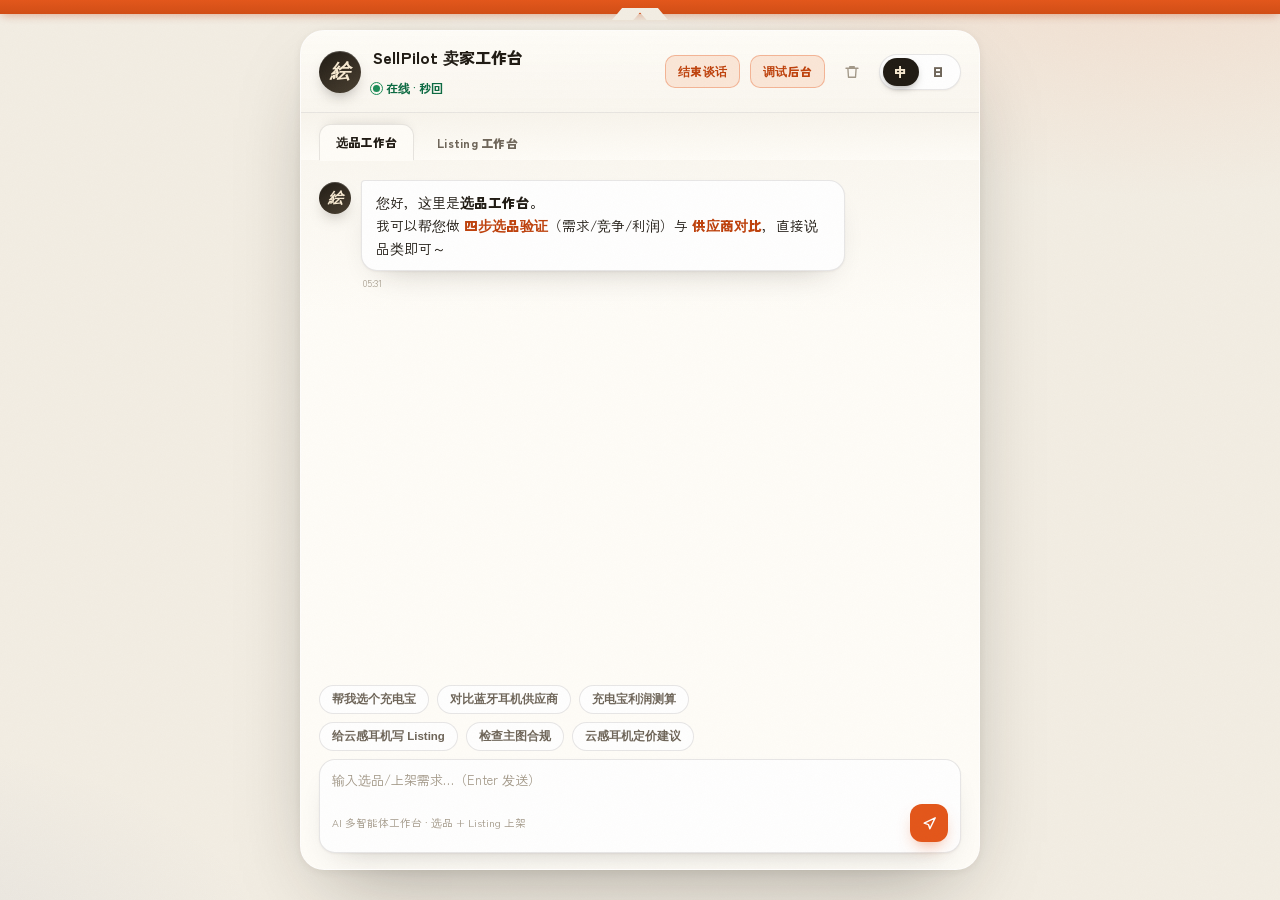
==== ui/index.html @ 9c148668 "refactor: 品牌重塑 ECCS → SellPilot（仓库更名 SellPilot_Agent） - README 定位纠正：主线 = 流程表第三部分（选品）+ 第四部分（Listing 创" ====
<!DOCTYPE html>
<html lang="zh-CN">
<head>
<meta charset="UTF-8">
<meta name="viewport" content="width=device-width, initial-scale=1.0">
<title>SellPilot 卖家工作台</title>
<link rel="preconnect" href="https://fonts.googleapis.com">
<link rel="preconnect" href="https://fonts.gstatic.com" crossorigin>
<link href="https://fonts.googleapis.com/css2?family=Zen+Kaku+Gothic+New:wght@400;500;700;900&family=Fraunces:ital,opsz,wght@0,9..144,600;0,9..144,700;1,9..144,600&display=swap" rel="stylesheet">
<link rel="stylesheet" href="style.css">
</head>
<body>

  <!-- 和纸纹理底 + 顶部暖帘装饰 -->
  <div class="paper-grain" aria-hidden="true"></div>
  <div class="noren" aria-hidden="true">
    <span class="noren-notch"></span>
  </div>

  <main class="chat" id="chat">

    <header class="chat-head">
      <div class="shop">
        <div class="avatar">絵</div>
        <div class="shop-meta">
          <h1 data-i18n="title">SellPilot 卖家工作台</h1>
          <p><span class="status"><i class="dot"></i><span data-i18n="status">在线 · 秒回</span></span></p>
        </div>
      </div>

      <div class="head-actions">
        <!-- 结束本次谈话：触发一级总结管线 -->
        <button class="txt-btn" id="endBtn" type="button" data-i18n="endTalk">结束谈话</button>
        <!-- 调试后台入口（开发者用，不打扰主工作台） -->
        <a class="txt-btn debug-link" href="/debug" target="_blank" title="智能体调试后台（工具调用 / token / 链路）">调试后台</a>
        <button class="icon-btn" id="clearBtn" title="清空对话" data-i18n-title="clearTip" aria-label="清空对话">
          <svg viewBox="0 0 24 24"><path d="M4 7h16M9 7V5h6v2M6.5 7l.8 12h9.4l.8-12"/></svg>
        </button>
        <!-- 语言一键切换 -->
        <div class="lang-switch" role="group" aria-label="语言切换 / 言語切替">
          <button id="langZH" class="lang-btn active" type="button" aria-pressed="true">中</button>
          <button id="langJA" class="lang-btn" type="button" aria-pressed="false">日</button>
        </div>
      </div>
    </header>

    <!-- 双工作台标签：选品 / Listing（各自独立聊天流与谈话会话） -->
    <nav class="tabs" id="tabs">
      <button class="tab active" data-bench="research" type="button" data-i18n="tabResearch">选品工作台</button>
      <button class="tab" data-bench="listing" type="button" data-i18n="tabListing">Listing 工作台</button>
    </nav>

    <div class="msgs active" id="msgs-research"></div>
    <div class="msgs" id="msgs-listing"></div>

    <footer class="composer">
      <!-- 每个工作台各自的快捷提问 -->
      <div class="quick-row" id="chips-research">
        <button class="quick" data-q-key="r1" type="button" data-i18n="r1">帮我选个充电宝</button>
        <button class="quick" data-q-key="r2" type="button" data-i18n="r2">对比蓝牙耳机供应商</button>
        <button class="quick" data-q-key="r3" type="button" data-i18n="r3">充电宝利润测算</button>
      </div>
      <div class="quick-row" id="chips-listing" hidden>
        <button class="quick" data-q-key="l1" type="button" data-i18n="l1">给云感耳机写 Listing</button>
        <button class="quick" data-q-key="l2" type="button" data-i18n="l2">检查主图合规</button>
        <button class="quick" data-q-key="l3" type="button" data-i18n="l3">云感耳机定价建议</button>
      </div>
      <div class="composer-box">
        <textarea id="input" rows="1" data-i18n-ph="placeholder" placeholder="输入选品/上架需求…（Enter 发送）"></textarea>
        <div class="composer-ctrl">
          <span class="hint" id="hint" data-i18n="hint">AI 多智能体工作台 · 选品 + Listing 上架</span>
          <button class="btn btn-send" id="sendBtn" type="button" aria-label="发送">
            <svg viewBox="0 0 24 24"><path d="M4.5 11.5 20 4l-7.5 15.5-2-6-6-2z"/></svg>
          </button>
        </div>
      </div>
    </footer>
  </main>

<script src="app.js"></script>
</body>
</html>
---- ui/style.css ----
/* =====================================================================
   SellPilot Agent · 单对话窗口
   和纸暖帘风格：暖纸底 / 深墨 / 柿子橙 / 中日双语
   ===================================================================== */
:root {
  --paper: #f3eee4;
  --card: #fffdf8;
  --ink: #211c15;
  --ink-2: #6f665a;
  --ink-3: #a39989;
  --line: rgba(33, 28, 21, .10);
  --accent: #e4571b;
  --accent-deep: #bf420d;
  --accent-soft: #fbe7d8;
  --ok: #1e8e5a;
  --indigo: #26418f;
  --shadow-1: 0 1px 2px rgba(33,28,21,.05), 0 14px 34px -20px rgba(33,28,21,.3);
  --font: "Zen Kaku Gothic New", "PingFang SC", "HarmonyOS Sans SC", "Microsoft YaHei", "Hiragino Kaku Gothic ProN", "Yu Gothic", sans-serif;
  --font-display: "Fraunces", "Songti SC", "STSong", serif;
  --mono: ui-monospace, "Cascadia Mono", Consolas, monospace;
}

* { box-sizing: border-box; margin: 0; padding: 0; }
html, body { height: 100%; }
body {
  font-family: var(--font);
  color: var(--ink);
  display: grid; place-items: center;
  background:
    radial-gradient(900px 480px at 90% -10%, rgba(228,87,27,.12), transparent 60%),
    radial-gradient(700px 420px at -8% 108%, rgba(38,65,143,.06), transparent 55%),
    var(--paper);
  overflow: hidden;
  -webkit-font-smoothing: antialiased;
}

/* ---- 和纸纹理（SVG 噪点，覆盖层）---- */
.paper-grain {
  position: fixed; inset: 0; pointer-events: none; z-index: 5; opacity: .5;
  background-image: url("data:image/svg+xml,%3Csvg xmlns='http://www.w3.org/2000/svg' width='140' height='140'%3E%3Cfilter id='n'%3E%3CfeTurbulence type='fractalNoise' baseFrequency='0.9' numOctaves='2'/%3E%3CfeColorMatrix values='0 0 0 0 0.13 0 0 0 0 0.11 0 0 0 0 0.08 0 0 0 0.05 0'/%3E%3C/filter%3E%3Crect width='140' height='140' filter='url(%23n)'/%3E%3C/svg%3E");
}

/* ---- 顶部暖帘装饰（柿子橙布帘 + 切口）---- */
.noren {
  position: fixed; top: 0; left: 0; right: 0; height: 14px; z-index: 4;
  background: linear-gradient(180deg, var(--accent), #d24e15);
  box-shadow: 0 3px 10px -2px rgba(191,66,13,.4);
  animation: norenDrop .7s cubic-bezier(.2,.9,.25,1.05);
}
.noren-notch {
  position: absolute; bottom: -6px; left: 50%; transform: translateX(-50%);
  width: 56px; height: 12px; background: var(--paper);
  clip-path: polygon(0 100%, 18% 0, 82% 0, 100% 100%, 62% 100%, 50% 38%, 38% 100%);
}
@keyframes norenDrop { from { transform: translateY(-100%); } }

/* ---- 对话窗 ---- */
.chat {
  display: flex; flex-direction: column;
  width: min(680px, calc(100vw - 32px));
  height: min(840px, calc(100vh - 32px));
  background: var(--card);
  border-radius: 24px;
  border: 1px solid rgba(255,255,255,.7);
  box-shadow: 0 30px 80px -30px rgba(33,28,21,.4), 0 2px 8px rgba(33,28,21,.06);
  overflow: hidden;
  animation: in .5s cubic-bezier(.2,.8,.2,1);
}
@keyframes in { from { opacity: 0; transform: translateY(14px) scale(.985); } }

.chat-head {
  display: flex; align-items: center; justify-content: space-between;
  padding: 14px 18px;
  background: linear-gradient(180deg, var(--card), rgba(243,238,228,.4));
  border-bottom: 1px solid var(--line);
}
.shop { display: flex; align-items: center; gap: 12px; }
.avatar {
  display: grid; place-items: center;
  width: 42px; height: 42px; border-radius: 50%;
  background: linear-gradient(145deg, var(--ink), #4a4032);
  color: #f8ead2;
  font-family: var(--font-display); font-style: italic; font-weight: 700; font-size: 20px;
  box-shadow: inset 0 1px 0 rgba(255,255,255,.18), 0 8px 16px -8px rgba(33,28,21,.5);
}
.shop-meta h1 { font-size: 16px; font-weight: 800; letter-spacing: .01em; }
.shop-meta p { margin-top: 3px; }
.status { display: inline-flex; align-items: center; gap: 6px; font-size: 12px; color: #0d6b43; font-weight: 700; }
.dot { width: 7px; height: 7px; border-radius: 50%; background: var(--ok); position: relative; }
.dot::after { content: ""; position: absolute; inset: -3px; border-radius: 50%; border: 1px solid var(--ok); animation: pulse 1.8s ease-out infinite; }
@keyframes pulse { 0% { transform: scale(.4); opacity: .9; } 100% { transform: scale(1.5); opacity: 0; } }

.icon-btn {
  display: grid; place-items: center;
  width: 34px; height: 34px; border-radius: 10px;
  border: 0; background: transparent; color: var(--ink-3); cursor: pointer; transition: .2s;
}
.icon-btn:hover { background: rgba(33,28,21,.06); color: var(--ink); }
.icon-btn svg { width: 18px; height: 18px; fill: none; stroke: currentColor; stroke-width: 1.8; stroke-linecap: round; stroke-linejoin: round; }

/* ---- 头部右侧：清空 + 语言切换 ---- */
.head-actions { display: flex; align-items: center; gap: 10px; }
.lang-switch {
  display: flex; padding: 3px; gap: 2px;
  background: #fff; border: 1px solid var(--line); border-radius: 999px;
  box-shadow: var(--shadow-1);
}
.lang-btn {
  width: 36px; height: 28px; border: 0; border-radius: 999px;
  background: transparent; color: var(--ink-2); cursor: pointer;
  font-family: var(--font); font-size: 12.5px; font-weight: 800; letter-spacing: .02em;
  transition: .18s;
}
.lang-btn:hover { color: var(--accent); }
.lang-btn.active {
  background: var(--ink); color: #f8ead2;
  box-shadow: 0 4px 10px -4px rgba(33,28,21,.55);
}
.lang-btn.active:hover { color: #fff; }

/* ---- 消息区 ---- */
.msgs {
  flex: 1; overflow-y: auto;
  padding: 20px 18px 8px;
  display: flex; flex-direction: column; gap: 16px;
  background: linear-gradient(180deg, rgba(243,238,228,.35), transparent 30%);
  scroll-behavior: smooth;
}
.msgs::-webkit-scrollbar { width: 5px; }
.msgs::-webkit-scrollbar-thumb { background: rgba(33,28,21,.14); border-radius: 99px; }

.msg { display: flex; gap: 10px; max-width: 82%; animation: msgIn .3s cubic-bezier(.2,.8,.2,1); }
@keyframes msgIn { from { opacity: 0; transform: translateY(8px); } }
.msg .avatar { width: 32px; height: 32px; font-size: 15px; flex: none; margin-top: 2px; }
.msg .bubble { padding: 10px 14px; font-size: 13.5px; line-height: 1.7; white-space: pre-wrap; word-break: break-word; }
.msg .time { font-size: 10px; color: var(--ink-3); margin-top: 4px; padding-left: 2px; }

/* AI（左） / 顾客（右） */
.msg.ai { align-self: flex-start; }
.msg.ai .bubble { background: #fff; border: 1px solid var(--line); border-radius: 4px 16px 16px 16px; box-shadow: var(--shadow-1); }
.msg.user { align-self: flex-end; flex-direction: row-reverse; gap: 4px; }
.msg.user .avatar { display: none; }
.msg.user .bubble { background: linear-gradient(145deg, var(--accent), #ee6a2f); color: #fff; border-radius: 16px 4px 16px 16px; box-shadow: 0 10px 22px -12px rgba(228,87,27,.5); }
.msg.user .time { text-align: right; }

.bubble b { font-weight: 800; }
.bubble .em { color: var(--accent-deep); }
.msg.ai .bubble .em { color: var(--accent-deep); font-weight: 800; }

/* 消息内卡片（订单物流 / 商品推荐） */
.card { margin-top: 10px; background: #faf6ec; border: 1px solid var(--line); border-radius: 14px; padding: 12px; }
.card-title { display: flex; align-items: center; gap: 7px; font-size: 12px; font-weight: 800; color: var(--ink-2); }
.card-title svg { width: 14px; height: 14px; fill: none; stroke: var(--accent); stroke-width: 2; stroke-linecap: round; }
.order-row { display: flex; gap: 10px; margin-top: 10px; align-items: center; }
.order-row img { width: 50px; height: 50px; border-radius: 10px; object-fit: cover; flex: none; }
.order-row b { display: block; font-size: 12.5px; line-height: 1.4; }
.order-row .sub { font-size: 11px; color: var(--ink-2); margin-top: 2px; }
.track { display: flex; margin: 14px 2px 6px; position: relative; }
.track::before { content: ""; position: absolute; left: 6px; right: 6px; top: 5px; height: 2px; background: var(--line); }
.track .tp { flex: 1; text-align: center; font-size: 10px; color: var(--ink-3); font-weight: 700; position: relative; }
.track .tp::before { content: ""; display: block; width: 8px; height: 8px; margin: 0 auto 6px; border-radius: 50%; background: #e4ddcd; position: relative; z-index: 1; }
.track .tp.done { color: var(--ok); }
.track .tp.done::before { background: var(--ok); box-shadow: 0 0 0 3px #e1f2e8; }
.track .tp.cur { color: var(--accent); }
.track .tp.cur::before { background: var(--accent); box-shadow: 0 0 0 3px var(--accent-soft); animation: pulse 1.6s infinite; }

.link-row { display: flex; gap: 8px; margin-top: 10px; }
.prod-card { flex: 1; min-width: 0; background: #fff; border: 1px solid var(--line); border-radius: 12px; padding: 7px; cursor: pointer; transition: .2s; }
.prod-card:hover { transform: translateY(-2px); box-shadow: 0 10px 20px -14px rgba(33,28,21,.35); }
.prod-card img { width: 100%; aspect-ratio: 1; object-fit: cover; border-radius: 8px; }
.prod-card b { display: block; font-size: 11px; line-height: 1.4; margin-top: 6px;
  display: -webkit-box; -webkit-line-clamp: 2; -webkit-box-orient: vertical; overflow: hidden; }
.prod-card .price { font-family: var(--font-display); font-weight: 700; color: var(--accent); font-size: 14px; margin-top: 3px; }
.prod-card .price small { font-family: var(--font); font-size: 10px; }

/* 输入中动画 */
.typing .bubble { display: inline-flex; gap: 4px; padding: 16px; }
.typing i { width: 6px; height: 6px; border-radius: 50%; background: var(--ink-3); animation: blink 1.2s infinite; }
.typing i:nth-child(2) { animation-delay: .18s; }
.typing i:nth-child(3) { animation-delay: .36s; }
@keyframes blink { 0%, 60%, 100% { transform: translateY(0); opacity: .35; } 30% { transform: translateY(-4px); opacity: .95; } }

/* ---- 输入区 ---- */
.composer { padding: 10px 18px 16px; display: flex; flex-direction: column; gap: 8px; background: var(--card); }
.quick-row { display: flex; gap: 8px; flex-wrap: wrap; }
.quick {
  font-size: 11.5px; font-weight: 600; color: var(--ink-2);
  background: #fff; border: 1px solid var(--line); padding: 6px 12px; border-radius: 999px; cursor: pointer; transition: .18s;
}
.quick:hover { color: var(--accent); border-color: rgba(228,87,27,.45); background: var(--accent-soft); transform: translateY(-1px); }
.composer-box {
  background: #fff; border: 1px solid var(--line); border-radius: 16px;
  padding: 10px 12px; box-shadow: var(--shadow-1); transition: .2s;
}
.composer-box:focus-within { border-color: rgba(228,87,27,.5); box-shadow: 0 0 0 3px rgba(228,87,27,.1), var(--shadow-1); }
.composer-box textarea { width: 100%; border: 0; outline: 0; resize: none; background: none;
  font: inherit; font-size: 13px; line-height: 1.6; max-height: 120px; }
.composer-box textarea::placeholder { color: var(--ink-3); }
.composer-ctrl { display: flex; align-items: center; justify-content: space-between; margin-top: 8px; }
.hint { font-size: 10.5px; color: var(--ink-3); }
.btn { border: 0; cursor: pointer; }
.btn-send {
  width: 38px; height: 38px; border-radius: 12px; display: grid; place-items: center;
  background: var(--accent); box-shadow: 0 8px 18px -8px rgba(228,87,27,.7); transition: .2s;
}
.btn-send:hover { background: var(--accent-deep); transform: scale(1.04); }
.btn-send:active { transform: scale(.96); }
.btn-send svg { width: 17px; height: 17px; fill: none; stroke: #fff; stroke-width: 2; stroke-linecap: round; stroke-linejoin: round; }

@media (prefers-reduced-motion: reduce) { *, *::before, *::after { animation: none !important; transition: none !important; } }

/* =====================================================================
   双工作台扩展：标签栏 / 结束谈话按钮 / 独立消息区 / 业务结果卡片
   ===================================================================== */
.txt-btn {
  font: inherit; font-size: 11.5px; font-weight: 800; letter-spacing: .02em;
  color: var(--accent-deep); background: var(--accent-soft);
  border: 1px solid rgba(228,87,27,.35); padding: 7px 12px; border-radius: 10px;
  cursor: pointer; transition: .18s;
}
.txt-btn:hover { background: #f7d9c0; border-color: rgba(228,87,27,.55); transform: translateY(-1px); }
.txt-btn:active { transform: translateY(0); }

/* 调试后台入口（顶栏链接，同 txt-btn 观感但更低调） */
.debug-link { text-decoration: none; display: inline-flex; align-items: center; }

/* ---- 工作台标签 ---- */
.tabs {
  display: flex; gap: 6px; padding: 10px 18px 0;
  background: linear-gradient(180deg, rgba(243,238,228,.55), transparent);
}
.tabs .tab {
  font: inherit; font-size: 12px; font-weight: 800; letter-spacing: .02em;
  padding: 8px 16px; cursor: pointer; color: var(--ink-2);
  background: transparent; border: 1px solid transparent; border-radius: 12px 12px 0 0;
  transition: .18s; position: relative; top: 1px;
}
.tabs .tab:hover { color: var(--accent); }
.tabs .tab.active {
  color: var(--ink); background: var(--card);
  border-color: var(--line); border-bottom-color: var(--card);
  box-shadow: 0 -6px 14px -10px rgba(33,28,21,.25);
}

/* ---- 消息区双面板：仅激活工作台可见 ---- */
.msgs { display: none; }
.msgs.active { display: flex; }

/* ---- 业务结果卡片：检查清单 / 选品结论 ---- */
.card-title.ck-title { flex-wrap: wrap; }
.score-tag {
  font-family: var(--mono); font-size: 10.5px; font-weight: 700;
  background: #efe7d6; color: var(--ink-2); padding: 2px 8px; border-radius: 999px; margin-left: 4px;
}
.verdict { font-size: 11px; font-weight: 800; padding: 2px 8px; border-radius: 999px; margin-left: 4px; }
.verdict.go { color: #0d6b43; background: #e1f2e8; }
.verdict.warn { color: var(--accent-deep); background: var(--accent-soft); }
.check-list { margin-top: 10px; display: flex; flex-direction: column; gap: 6px; }
.check-row {
  display: flex; align-items: center; gap: 8px;
  background: #fff; border: 1px solid var(--line); border-radius: 10px; padding: 7px 10px;
}
.ck { display: grid; place-items: center; width: 18px; height: 18px; border-radius: 50%; font-size: 11px; font-weight: 900; flex: none; }
.ck.ok { color: #fff; background: var(--ok); }
.ck.bad { color: #fff; background: var(--accent); }
.ck-name { font-size: 12px; font-weight: 800; flex: none; }
.ck-detail { font-size: 11px; color: var(--ink-2); margin-left: auto; }

/* ---- 供应商对比表 ---- */
.sup-table { width: 100%; border-collapse: collapse; margin-top: 10px; font-size: 11.5px; }
.sup-table th { text-align: left; color: var(--ink-3); font-weight: 800; font-size: 10.5px; padding: 4px 8px 6px; border-bottom: 1px solid var(--line); }
.sup-table td { padding: 7px 8px; border-bottom: 1px dashed var(--line); font-weight: 600; }
.sup-table tr:last-child td { border-bottom: 0; }
.sup-table td small { display: block; color: var(--ink-3); font-size: 10px; font-weight: 500; }
.sup-table tr.best td { background: #fdf4e9; }
.sup-table tr.best td:first-child { color: var(--accent-deep); font-weight: 800; }
.recommend-line { margin-top: 10px; font-size: 11.5px; color: var(--ink-2); }
.recommend-line b { color: var(--accent-deep); }

/* ---- Listing 草稿卡 ---- */
.draft-title { margin-top: 10px; font-size: 12px; line-height: 1.6; background: #fff; border: 1px solid var(--line); border-radius: 10px; padding: 9px 11px; font-weight: 700; }
.sub-head { margin-top: 10px; font-size: 10.5px; font-weight: 800; color: var(--indigo); letter-spacing: .04em; }
ol.bullets { margin-top: 6px; padding-left: 0; list-style: none; display: flex; flex-direction: column; gap: 6px; }
ol.bullets li {
  counter-increment: bullet; background: #fff; border: 1px solid var(--line);
  border-radius: 10px; padding: 7px 10px 7px 34px; position: relative; font-size: 11.5px; line-height: 1.6;
}
ol.bullets { counter-reset: bullet; }
ol.bullets li::before {
  content: counter(bullet); position: absolute; left: 10px; top: 7px;
  width: 17px; height: 17px; border-radius: 50%; background: var(--ink); color: #f8ead2;
  display: grid; place-items: center; font-size: 10px; font-weight: 800; font-family: var(--font-display);
}
.terms { margin-top: 6px; font-size: 11px; color: var(--ink-2); line-height: 1.7; word-break: break-word; }
.tips { margin-top: 10px; display: flex; flex-wrap: wrap; gap: 5px; }
.tips span { font-size: 10px; color: #9a6b16; background: #fbf0dc; border: 1px solid rgba(154,107,22,.25); padding: 3px 8px; border-radius: 999px; }

/* ---- 定价 / 履约卡 ---- */
.price-line { display: flex; align-items: baseline; gap: 8px; margin-top: 10px; }
.price-big { font-family: var(--font-display); font-size: 26px; font-weight: 700; color: var(--accent); }
.price-sub { font-size: 11px; color: var(--ink-3); font-weight: 700; }
.price-meta { margin-top: 6px; font-size: 11.5px; color: var(--ink-2); }
.price-meta b { color: var(--accent-deep); }
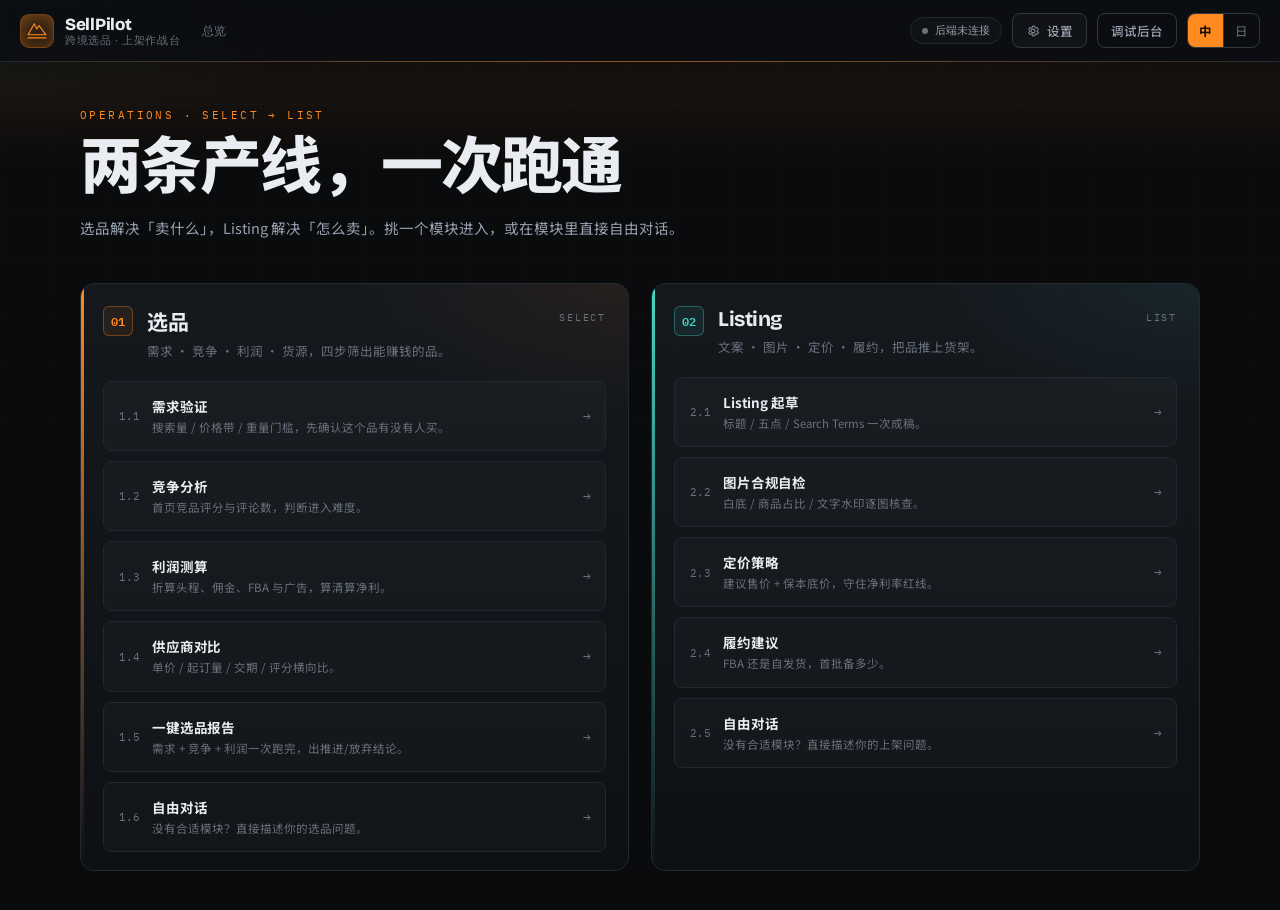
==== commit ed57e4ce: "feat: 智能体项目配置与Git安全 Co-authored-by: traeagent <traeagent@users.noreply.github.com>" ====
--- a/ui/index.html
+++ b/ui/index.html
@@ -3,80 +3,166 @@
 <head>
 <meta charset="UTF-8">
 <meta name="viewport" content="width=device-width, initial-scale=1.0">
-<title>SellPilot 卖家工作台</title>
+<title>SellPilot · 跨境选品与上架作战台</title>
 <link rel="preconnect" href="https://fonts.googleapis.com">
 <link rel="preconnect" href="https://fonts.gstatic.com" crossorigin>
-<link href="https://fonts.googleapis.com/css2?family=Zen+Kaku+Gothic+New:wght@400;500;700;900&family=Fraunces:ital,opsz,wght@0,9..144,600;0,9..144,700;1,9..144,600&display=swap" rel="stylesheet">
+<link href="https://fonts.googleapis.com/css2?family=Bricolage+Grotesque:opsz,wght@12..96,500;12..96,700;12..96,800&family=IBM+Plex+Mono:wght@400;500;600&family=Noto+Sans+SC:wght@400;500;700;900&display=swap" rel="stylesheet">
 <link rel="stylesheet" href="style.css">
 </head>
 <body>
 
-  <!-- 和纸纹理底 + 顶部暖帘装饰 -->
-  <div class="paper-grain" aria-hidden="true"></div>
-  <div class="noren" aria-hidden="true">
-    <span class="noren-notch"></span>
+<!-- 大气层：光晕 + 扫描线 + 工程网格，纯装饰 -->
+<div class="atmos" aria-hidden="true">
+  <span class="atmos-glow"></span>
+  <span class="atmos-grid"></span>
+  <span class="atmos-scan"></span>
+</div>
+
+<header class="topbar">
+  <button class="brand" id="brandBtn" type="button">
+    <span class="brand-mark" aria-hidden="true">
+      <svg viewBox="0 0 32 32"><path d="M3 21.5 12 5.5l3.8 7.6L19 8l10 13.5z"/><path d="M3 26h26"/></svg>
+    </span>
+    <span class="brand-text">
+      <b>SellPilot</b>
+      <i data-i18n="brandSub">跨境选品 · 上架作战台</i>
+    </span>
+  </button>
+
+  <nav class="crumb" id="crumb" aria-label="breadcrumb"></nav>
+
+  <div class="topbar-actions">
+    <span class="status-pill" id="statusPill" title="">
+      <i class="dot"></i><span id="statusText">…</span>
+    </span>
+    <button class="tool-btn" id="settingsBtn" type="button">
+      <svg viewBox="0 0 24 24"><path d="M12 15.5a3.5 3.5 0 1 0 0-7 3.5 3.5 0 0 0 0 7z"/><path d="M19.4 13a7.7 7.7 0 0 0 0-2l2-1.5-2-3.4-2.3 1a7.6 7.6 0 0 0-1.7-1L15 3.6h-4l-.4 2.5c-.6.2-1.2.6-1.7 1l-2.3-1-2 3.4L6.6 11a7.7 7.7 0 0 0 0 2l-2 1.5 2 3.4 2.3-1c.5.4 1.1.8 1.7 1l.4 2.5h4l.4-2.5c.6-.2 1.2-.6 1.7-1l2.3 1 2-3.4z"/></svg>
+      <span data-i18n="settings">设置</span>
+    </button>
+    <a class="tool-btn is-ghost" href="/debug" target="_blank" data-i18n="debug">调试后台</a>
+    <div class="lang-switch" role="group" aria-label="语言 / 言語">
+      <button id="langZH" class="lang-btn" type="button" aria-pressed="true">中</button>
+      <button id="langJA" class="lang-btn" type="button" aria-pressed="false">日</button>
+    </div>
   </div>
+</header>
 
-  <main class="chat" id="chat">
+<main id="app">
 
-    <header class="chat-head">
-      <div class="shop">
-        <div class="avatar">絵</div>
-        <div class="shop-meta">
-          <h1 data-i18n="title">SellPilot 卖家工作台</h1>
-          <p><span class="status"><i class="dot"></i><span data-i18n="status">在线 · 秒回</span></span></p>
+  <!-- ========== 总览：两条产线 ========== -->
+  <section class="view is-active" id="view-home">
+    <div class="hero">
+      <p class="hero-kicker" data-i18n="heroKicker">OPERATIONS · SELECT → LIST</p>
+      <h1 class="hero-title" data-i18n="heroTitle">两条产线，一次跑通</h1>
+      <p class="hero-lead" data-i18n="heroLead">选品解决「卖什么」，Listing 解决「怎么卖」。挑一个模块进入，或在模块里直接自由对话。</p>
+    </div>
+
+    <div class="boards">
+      <article class="board" data-board="research">
+        <header class="board-head">
+          <span class="board-no">01</span>
+          <div class="board-meta">
+            <h2 data-i18n="boardResearch">选品</h2>
+            <p data-i18n="boardResearchDesc">需求 · 竞争 · 利润 · 货源，四步筛出能赚钱的品。</p>
+          </div>
+          <span class="board-tag">SELECT</span>
+        </header>
+        <div class="mod-grid"></div>
+      </article>
+
+      <article class="board" data-board="listing">
+        <header class="board-head">
+          <span class="board-no">02</span>
+          <div class="board-meta">
+            <h2 data-i18n="boardListing">Listing</h2>
+            <p data-i18n="boardListingDesc">文案 · 图片 · 定价 · 履约，把品推上货架。</p>
+          </div>
+          <span class="board-tag">LIST</span>
+        </header>
+        <div class="mod-grid"></div>
+      </article>
+    </div>
+  </section>
+
+  <!-- ========== 模块控制台：左表单 + 右对话流 ========== -->
+  <section class="view" id="view-module">
+    <div class="console">
+      <aside class="console-form">
+        <div class="form-top">
+          <button class="back-btn" id="backBtn" type="button">
+            <svg viewBox="0 0 24 24"><path d="M15 5 8 12l7 7"/></svg><span data-i18n="back">返回总览</span>
+          </button>
+          <span class="mod-badge" id="modBadge">1.1</span>
         </div>
+        <h2 class="form-title" id="modTitle">—</h2>
+        <p class="form-desc" id="modDesc">—</p>
+        <form id="modForm" autocomplete="off"></form>
+      </aside>
+
+      <section class="console-stream">
+        <header class="stream-head">
+          <span class="stream-label" id="streamLabel">—</span>
+          <div class="stream-tools">
+            <button class="mini-btn" id="endBtn" type="button" data-i18n="endTalk">结束谈话</button>
+            <button class="mini-btn" id="clearBtn" type="button" data-i18n="clear">清空</button>
+          </div>
+        </header>
+
+        <div class="msgs is-active" id="msgs-research"></div>
+        <div class="msgs" id="msgs-listing"></div>
+
+        <div class="composer">
+          <textarea id="input" rows="1" data-i18n-ph="placeholder" placeholder="直接说需求…（Enter 发送 / Shift+Enter 换行）"></textarea>
+          <button class="btn-send" id="sendBtn" type="button" aria-label="发送">
+            <svg viewBox="0 0 24 24"><path d="M4 11.6 20.5 4 13 20.5l-2.1-6.4z"/></svg>
+          </button>
+        </div>
+        <p class="hint" id="hint" data-i18n="hint">AI 多智能体 · 选品 + 上架</p>
+      </section>
+    </div>
+  </section>
+</main>
+
+<!-- ========== 设置弹窗 ========== -->
+<div class="modal" id="settingsModal" aria-hidden="true">
+  <div class="modal-backdrop" data-close></div>
+  <div class="modal-panel" role="dialog" aria-modal="true" aria-labelledby="setTitle">
+    <header class="modal-head">
+      <div>
+        <p class="modal-kicker">CONFIG / RUNTIME</p>
+        <h2 id="setTitle" data-i18n="settingsTitle">运行时配置</h2>
       </div>
-
-      <div class="head-actions">
-        <!-- 结束本次谈话：触发一级总结管线 -->
-        <button class="txt-btn" id="endBtn" type="button" data-i18n="endTalk">结束谈话</button>
-        <!-- 调试后台入口（开发者用，不打扰主工作台） -->
-        <a class="txt-btn debug-link" href="/debug" target="_blank" title="智能体调试后台（工具调用 / token / 链路）">调试后台</a>
-        <button class="icon-btn" id="clearBtn" title="清空对话" data-i18n-title="clearTip" aria-label="清空对话">
-          <svg viewBox="0 0 24 24"><path d="M4 7h16M9 7V5h6v2M6.5 7l.8 12h9.4l.8-12"/></svg>
-        </button>
-        <!-- 语言一键切换 -->
-        <div class="lang-switch" role="group" aria-label="语言切换 / 言語切替">
-          <button id="langZH" class="lang-btn active" type="button" aria-pressed="true">中</button>
-          <button id="langJA" class="lang-btn" type="button" aria-pressed="false">日</button>
-        </div>
-      </div>
+      <button class="modal-close" id="settingsClose" type="button" aria-label="关闭">✕</button>
     </header>
 
-    <!-- 双工作台标签：选品 / Listing（各自独立聊天流与谈话会话） -->
-    <nav class="tabs" id="tabs">
-      <button class="tab active" data-bench="research" type="button" data-i18n="tabResearch">选品工作台</button>
-      <button class="tab" data-bench="listing" type="button" data-i18n="tabListing">Listing 工作台</button>
-    </nav>
+    <div class="modal-body">
+      <div class="field">
+        <label for="setKey" data-i18n="setKey">API Key</label>
+        <input id="setKey" type="password" placeholder="粘贴你的密钥…" autocomplete="off" spellcheck="false">
+        <small class="field-note" id="setKeyNow"></small>
+      </div>
+      <div class="field">
+        <label for="setUrl" data-i18n="setUrl">请求地址（Base URL）</label>
+        <input id="setUrl" type="text" placeholder="https://open.bigmodel.cn/api/paas/v4" spellcheck="false">
+      </div>
+      <div class="field">
+        <label for="setModel" data-i18n="setModel">模型 ID</label>
+        <input id="setModel" type="text" placeholder="glm-5.3-flash" spellcheck="false">
+      </div>
+      <label class="check-field">
+        <input type="checkbox" id="setPersist">
+        <span data-i18n="setPersist">写入本机 .env（重启后仍生效）</span>
+      </label>
+      <p class="modal-msg" id="setMsg"></p>
+    </div>
 
-    <div class="msgs active" id="msgs-research"></div>
-    <div class="msgs" id="msgs-listing"></div>
-
-    <footer class="composer">
-      <!-- 每个工作台各自的快捷提问 -->
-      <div class="quick-row" id="chips-research">
-        <button class="quick" data-q-key="r1" type="button" data-i18n="r1">帮我选个充电宝</button>
-        <button class="quick" data-q-key="r2" type="button" data-i18n="r2">对比蓝牙耳机供应商</button>
-        <button class="quick" data-q-key="r3" type="button" data-i18n="r3">充电宝利润测算</button>
-      </div>
-      <div class="quick-row" id="chips-listing" hidden>
-        <button class="quick" data-q-key="l1" type="button" data-i18n="l1">给云感耳机写 Listing</button>
-        <button class="quick" data-q-key="l2" type="button" data-i18n="l2">检查主图合规</button>
-        <button class="quick" data-q-key="l3" type="button" data-i18n="l3">云感耳机定价建议</button>
-      </div>
-      <div class="composer-box">
-        <textarea id="input" rows="1" data-i18n-ph="placeholder" placeholder="输入选品/上架需求…（Enter 发送）"></textarea>
-        <div class="composer-ctrl">
-          <span class="hint" id="hint" data-i18n="hint">AI 多智能体工作台 · 选品 + Listing 上架</span>
-          <button class="btn btn-send" id="sendBtn" type="button" aria-label="发送">
-            <svg viewBox="0 0 24 24"><path d="M4.5 11.5 20 4l-7.5 15.5-2-6-6-2z"/></svg>
-          </button>
-        </div>
-      </div>
+    <footer class="modal-foot">
+      <button class="btn is-ghost" id="setTest" type="button" data-i18n="setTest">测试连接</button>
+      <button class="btn is-primary" id="setSave" type="button" data-i18n="setSave">保存并应用</button>
     </footer>
-  </main>
+  </div>
+</div>
 
 <script src="app.js"></script>
 </body>
-</html>+</html>
--- a/ui/style.css
+++ b/ui/style.css
@@ -1,303 +1,577 @@
 /* =====================================================================
-   SellPilot Agent · 单对话窗口
-   和纸暖帘风格：暖纸底 / 深墨 / 柿子橙 / 中日双语
+   SellPilot · 跨境选品与上架作战台
+   设计方向：港口仪表盘（Port Terminal）
+   —— 深墨底 + 琥珀信号色 + 工程网格 + 等宽数据字，克制而锋利
    ===================================================================== */
-:root {
-  --paper: #f3eee4;
-  --card: #fffdf8;
-  --ink: #211c15;
-  --ink-2: #6f665a;
-  --ink-3: #a39989;
-  --line: rgba(33, 28, 21, .10);
-  --accent: #e4571b;
-  --accent-deep: #bf420d;
-  --accent-soft: #fbe7d8;
-  --ok: #1e8e5a;
-  --indigo: #26418f;
-  --shadow-1: 0 1px 2px rgba(33,28,21,.05), 0 14px 34px -20px rgba(33,28,21,.3);
-  --font: "Zen Kaku Gothic New", "PingFang SC", "HarmonyOS Sans SC", "Microsoft YaHei", "Hiragino Kaku Gothic ProN", "Yu Gothic", sans-serif;
-  --font-display: "Fraunces", "Songti SC", "STSong", serif;
-  --mono: ui-monospace, "Cascadia Mono", Consolas, monospace;
-}
-
-* { box-sizing: border-box; margin: 0; padding: 0; }
-html, body { height: 100%; }
-body {
-  font-family: var(--font);
-  color: var(--ink);
-  display: grid; place-items: center;
+
+:root{
+  /* 底层 */
+  --ink:#0a0b0d;
+  --ink-2:#0e1014;
+  --panel:#14171c;
+  --panel-2:#1a1e25;
+  --panel-3:#212630;
+
+  /* 描边 */
+  --line:#232830;
+  --line-2:#313843;
+
+  /* 文字 */
+  --txt:#e9ecf1;
+  --txt-2:#98a1b0;
+  --txt-3:#69717e;
+
+  /* 信号色 */
+  --amber:#ff8a1f;
+  --amber-2:#ffb055;
+  --teal:#45d6c8;
+  --ok:#5ee08e;
+  --bad:#ff6266;
+
+  /* 字体 */
+  --f-display:"Bricolage Grotesque","Noto Sans SC",system-ui,sans-serif;
+  --f-body:"Noto Sans SC",-apple-system,"PingFang SC","Hiragino Sans",sans-serif;
+  --f-mono:"IBM Plex Mono",ui-monospace,Consolas,monospace;
+
+  /* 节奏 */
+  --r-sm:4px;
+  --r-md:8px;
+  --r-lg:14px;
+  --shadow:0 24px 60px -30px rgba(0,0,0,.9);
+  --ease:cubic-bezier(.22,.61,.36,1);
+}
+
+*,*::before,*::after{box-sizing:border-box;margin:0;padding:0}
+
+html,body{height:100%}
+body{
+  font-family:var(--f-body);
+  background:var(--ink);
+  color:var(--txt);
+  display:flex;flex-direction:column;
+  overflow:hidden;
+  -webkit-font-smoothing:antialiased;
+  text-rendering:optimizeLegibility;
+}
+
+svg{width:100%;height:100%;fill:none;stroke:currentColor;stroke-width:1.7;stroke-linecap:round;stroke-linejoin:round}
+
+/* ---------- 大气层：光晕 / 网格 / 扫描线 ---------- */
+.atmos{position:fixed;inset:0;pointer-events:none;z-index:0;overflow:hidden}
+.atmos-glow{
+  position:absolute;inset:-30% -10% 40% -10%;
   background:
-    radial-gradient(900px 480px at 90% -10%, rgba(228,87,27,.12), transparent 60%),
-    radial-gradient(700px 420px at -8% 108%, rgba(38,65,143,.06), transparent 55%),
-    var(--paper);
-  overflow: hidden;
-  -webkit-font-smoothing: antialiased;
-}
-
-/* ---- 和纸纹理（SVG 噪点，覆盖层）---- */
-.paper-grain {
-  position: fixed; inset: 0; pointer-events: none; z-index: 5; opacity: .5;
-  background-image: url("data:image/svg+xml,%3Csvg xmlns='http://www.w3.org/2000/svg' width='140' height='140'%3E%3Cfilter id='n'%3E%3CfeTurbulence type='fractalNoise' baseFrequency='0.9' numOctaves='2'/%3E%3CfeColorMatrix values='0 0 0 0 0.13 0 0 0 0 0.11 0 0 0 0 0.08 0 0 0 0.05 0'/%3E%3C/filter%3E%3Crect width='140' height='140' filter='url(%23n)'/%3E%3C/svg%3E");
-}
-
-/* ---- 顶部暖帘装饰（柿子橙布帘 + 切口）---- */
-.noren {
-  position: fixed; top: 0; left: 0; right: 0; height: 14px; z-index: 4;
-  background: linear-gradient(180deg, var(--accent), #d24e15);
-  box-shadow: 0 3px 10px -2px rgba(191,66,13,.4);
-  animation: norenDrop .7s cubic-bezier(.2,.9,.25,1.05);
-}
-.noren-notch {
-  position: absolute; bottom: -6px; left: 50%; transform: translateX(-50%);
-  width: 56px; height: 12px; background: var(--paper);
-  clip-path: polygon(0 100%, 18% 0, 82% 0, 100% 100%, 62% 100%, 50% 38%, 38% 100%);
-}
-@keyframes norenDrop { from { transform: translateY(-100%); } }
-
-/* ---- 对话窗 ---- */
-.chat {
-  display: flex; flex-direction: column;
-  width: min(680px, calc(100vw - 32px));
-  height: min(840px, calc(100vh - 32px));
-  background: var(--card);
-  border-radius: 24px;
-  border: 1px solid rgba(255,255,255,.7);
-  box-shadow: 0 30px 80px -30px rgba(33,28,21,.4), 0 2px 8px rgba(33,28,21,.06);
-  overflow: hidden;
-  animation: in .5s cubic-bezier(.2,.8,.2,1);
-}
-@keyframes in { from { opacity: 0; transform: translateY(14px) scale(.985); } }
-
-.chat-head {
-  display: flex; align-items: center; justify-content: space-between;
-  padding: 14px 18px;
-  background: linear-gradient(180deg, var(--card), rgba(243,238,228,.4));
-  border-bottom: 1px solid var(--line);
-}
-.shop { display: flex; align-items: center; gap: 12px; }
-.avatar {
-  display: grid; place-items: center;
-  width: 42px; height: 42px; border-radius: 50%;
-  background: linear-gradient(145deg, var(--ink), #4a4032);
-  color: #f8ead2;
-  font-family: var(--font-display); font-style: italic; font-weight: 700; font-size: 20px;
-  box-shadow: inset 0 1px 0 rgba(255,255,255,.18), 0 8px 16px -8px rgba(33,28,21,.5);
-}
-.shop-meta h1 { font-size: 16px; font-weight: 800; letter-spacing: .01em; }
-.shop-meta p { margin-top: 3px; }
-.status { display: inline-flex; align-items: center; gap: 6px; font-size: 12px; color: #0d6b43; font-weight: 700; }
-.dot { width: 7px; height: 7px; border-radius: 50%; background: var(--ok); position: relative; }
-.dot::after { content: ""; position: absolute; inset: -3px; border-radius: 50%; border: 1px solid var(--ok); animation: pulse 1.8s ease-out infinite; }
-@keyframes pulse { 0% { transform: scale(.4); opacity: .9; } 100% { transform: scale(1.5); opacity: 0; } }
-
-.icon-btn {
-  display: grid; place-items: center;
-  width: 34px; height: 34px; border-radius: 10px;
-  border: 0; background: transparent; color: var(--ink-3); cursor: pointer; transition: .2s;
-}
-.icon-btn:hover { background: rgba(33,28,21,.06); color: var(--ink); }
-.icon-btn svg { width: 18px; height: 18px; fill: none; stroke: currentColor; stroke-width: 1.8; stroke-linecap: round; stroke-linejoin: round; }
-
-/* ---- 头部右侧：清空 + 语言切换 ---- */
-.head-actions { display: flex; align-items: center; gap: 10px; }
-.lang-switch {
-  display: flex; padding: 3px; gap: 2px;
-  background: #fff; border: 1px solid var(--line); border-radius: 999px;
-  box-shadow: var(--shadow-1);
-}
-.lang-btn {
-  width: 36px; height: 28px; border: 0; border-radius: 999px;
-  background: transparent; color: var(--ink-2); cursor: pointer;
-  font-family: var(--font); font-size: 12.5px; font-weight: 800; letter-spacing: .02em;
-  transition: .18s;
-}
-.lang-btn:hover { color: var(--accent); }
-.lang-btn.active {
-  background: var(--ink); color: #f8ead2;
-  box-shadow: 0 4px 10px -4px rgba(33,28,21,.55);
-}
-.lang-btn.active:hover { color: #fff; }
-
-/* ---- 消息区 ---- */
-.msgs {
-  flex: 1; overflow-y: auto;
-  padding: 20px 18px 8px;
-  display: flex; flex-direction: column; gap: 16px;
-  background: linear-gradient(180deg, rgba(243,238,228,.35), transparent 30%);
-  scroll-behavior: smooth;
-}
-.msgs::-webkit-scrollbar { width: 5px; }
-.msgs::-webkit-scrollbar-thumb { background: rgba(33,28,21,.14); border-radius: 99px; }
-
-.msg { display: flex; gap: 10px; max-width: 82%; animation: msgIn .3s cubic-bezier(.2,.8,.2,1); }
-@keyframes msgIn { from { opacity: 0; transform: translateY(8px); } }
-.msg .avatar { width: 32px; height: 32px; font-size: 15px; flex: none; margin-top: 2px; }
-.msg .bubble { padding: 10px 14px; font-size: 13.5px; line-height: 1.7; white-space: pre-wrap; word-break: break-word; }
-.msg .time { font-size: 10px; color: var(--ink-3); margin-top: 4px; padding-left: 2px; }
-
-/* AI（左） / 顾客（右） */
-.msg.ai { align-self: flex-start; }
-.msg.ai .bubble { background: #fff; border: 1px solid var(--line); border-radius: 4px 16px 16px 16px; box-shadow: var(--shadow-1); }
-.msg.user { align-self: flex-end; flex-direction: row-reverse; gap: 4px; }
-.msg.user .avatar { display: none; }
-.msg.user .bubble { background: linear-gradient(145deg, var(--accent), #ee6a2f); color: #fff; border-radius: 16px 4px 16px 16px; box-shadow: 0 10px 22px -12px rgba(228,87,27,.5); }
-.msg.user .time { text-align: right; }
-
-.bubble b { font-weight: 800; }
-.bubble .em { color: var(--accent-deep); }
-.msg.ai .bubble .em { color: var(--accent-deep); font-weight: 800; }
-
-/* 消息内卡片（订单物流 / 商品推荐） */
-.card { margin-top: 10px; background: #faf6ec; border: 1px solid var(--line); border-radius: 14px; padding: 12px; }
-.card-title { display: flex; align-items: center; gap: 7px; font-size: 12px; font-weight: 800; color: var(--ink-2); }
-.card-title svg { width: 14px; height: 14px; fill: none; stroke: var(--accent); stroke-width: 2; stroke-linecap: round; }
-.order-row { display: flex; gap: 10px; margin-top: 10px; align-items: center; }
-.order-row img { width: 50px; height: 50px; border-radius: 10px; object-fit: cover; flex: none; }
-.order-row b { display: block; font-size: 12.5px; line-height: 1.4; }
-.order-row .sub { font-size: 11px; color: var(--ink-2); margin-top: 2px; }
-.track { display: flex; margin: 14px 2px 6px; position: relative; }
-.track::before { content: ""; position: absolute; left: 6px; right: 6px; top: 5px; height: 2px; background: var(--line); }
-.track .tp { flex: 1; text-align: center; font-size: 10px; color: var(--ink-3); font-weight: 700; position: relative; }
-.track .tp::before { content: ""; display: block; width: 8px; height: 8px; margin: 0 auto 6px; border-radius: 50%; background: #e4ddcd; position: relative; z-index: 1; }
-.track .tp.done { color: var(--ok); }
-.track .tp.done::before { background: var(--ok); box-shadow: 0 0 0 3px #e1f2e8; }
-.track .tp.cur { color: var(--accent); }
-.track .tp.cur::before { background: var(--accent); box-shadow: 0 0 0 3px var(--accent-soft); animation: pulse 1.6s infinite; }
-
-.link-row { display: flex; gap: 8px; margin-top: 10px; }
-.prod-card { flex: 1; min-width: 0; background: #fff; border: 1px solid var(--line); border-radius: 12px; padding: 7px; cursor: pointer; transition: .2s; }
-.prod-card:hover { transform: translateY(-2px); box-shadow: 0 10px 20px -14px rgba(33,28,21,.35); }
-.prod-card img { width: 100%; aspect-ratio: 1; object-fit: cover; border-radius: 8px; }
-.prod-card b { display: block; font-size: 11px; line-height: 1.4; margin-top: 6px;
-  display: -webkit-box; -webkit-line-clamp: 2; -webkit-box-orient: vertical; overflow: hidden; }
-.prod-card .price { font-family: var(--font-display); font-weight: 700; color: var(--accent); font-size: 14px; margin-top: 3px; }
-.prod-card .price small { font-family: var(--font); font-size: 10px; }
-
-/* 输入中动画 */
-.typing .bubble { display: inline-flex; gap: 4px; padding: 16px; }
-.typing i { width: 6px; height: 6px; border-radius: 50%; background: var(--ink-3); animation: blink 1.2s infinite; }
-.typing i:nth-child(2) { animation-delay: .18s; }
-.typing i:nth-child(3) { animation-delay: .36s; }
-@keyframes blink { 0%, 60%, 100% { transform: translateY(0); opacity: .35; } 30% { transform: translateY(-4px); opacity: .95; } }
-
-/* ---- 输入区 ---- */
-.composer { padding: 10px 18px 16px; display: flex; flex-direction: column; gap: 8px; background: var(--card); }
-.quick-row { display: flex; gap: 8px; flex-wrap: wrap; }
-.quick {
-  font-size: 11.5px; font-weight: 600; color: var(--ink-2);
-  background: #fff; border: 1px solid var(--line); padding: 6px 12px; border-radius: 999px; cursor: pointer; transition: .18s;
-}
-.quick:hover { color: var(--accent); border-color: rgba(228,87,27,.45); background: var(--accent-soft); transform: translateY(-1px); }
-.composer-box {
-  background: #fff; border: 1px solid var(--line); border-radius: 16px;
-  padding: 10px 12px; box-shadow: var(--shadow-1); transition: .2s;
-}
-.composer-box:focus-within { border-color: rgba(228,87,27,.5); box-shadow: 0 0 0 3px rgba(228,87,27,.1), var(--shadow-1); }
-.composer-box textarea { width: 100%; border: 0; outline: 0; resize: none; background: none;
-  font: inherit; font-size: 13px; line-height: 1.6; max-height: 120px; }
-.composer-box textarea::placeholder { color: var(--ink-3); }
-.composer-ctrl { display: flex; align-items: center; justify-content: space-between; margin-top: 8px; }
-.hint { font-size: 10.5px; color: var(--ink-3); }
-.btn { border: 0; cursor: pointer; }
-.btn-send {
-  width: 38px; height: 38px; border-radius: 12px; display: grid; place-items: center;
-  background: var(--accent); box-shadow: 0 8px 18px -8px rgba(228,87,27,.7); transition: .2s;
-}
-.btn-send:hover { background: var(--accent-deep); transform: scale(1.04); }
-.btn-send:active { transform: scale(.96); }
-.btn-send svg { width: 17px; height: 17px; fill: none; stroke: #fff; stroke-width: 2; stroke-linecap: round; stroke-linejoin: round; }
-
-@media (prefers-reduced-motion: reduce) { *, *::before, *::after { animation: none !important; transition: none !important; } }
+    radial-gradient(760px 420px at 78% 0%,rgba(255,138,31,.15),transparent 62%),
+    radial-gradient(620px 400px at 8% 22%,rgba(69,214,200,.08),transparent 60%);
+}
+.atmos-grid{
+  position:absolute;inset:0;opacity:.5;
+  background-image:
+    linear-gradient(rgba(255,255,255,.028) 1px,transparent 1px),
+    linear-gradient(90deg,rgba(255,255,255,.028) 1px,transparent 1px);
+  background-size:52px 52px;
+  mask-image:radial-gradient(120% 90% at 50% 0%,#000 20%,transparent 85%);
+}
+.atmos-scan{
+  position:absolute;left:0;right:0;height:180px;
+  background:linear-gradient(180deg,transparent,rgba(255,138,31,.055),transparent);
+  animation:scan 9s linear infinite;
+}
+@keyframes scan{0%{top:-20%}100%{top:110%}}
+
+/* ---------- 顶栏 ---------- */
+.topbar{
+  position:relative;z-index:20;
+  display:flex;align-items:center;gap:22px;
+  padding:0 20px;height:62px;flex:0 0 62px;
+  background:rgba(12,14,18,.82);
+  backdrop-filter:blur(14px);
+  border-bottom:1px solid var(--line);
+}
+.topbar::after{
+  content:"";position:absolute;left:0;right:0;bottom:-1px;height:1px;
+  background:linear-gradient(90deg,transparent,var(--amber),transparent);
+  opacity:.5;
+}
+
+.brand{display:flex;align-items:center;gap:11px;background:none;border:0;cursor:pointer;padding:0;color:inherit}
+.brand-mark{
+  width:34px;height:34px;flex:0 0 34px;padding:5px;border-radius:9px;
+  color:var(--amber);
+  background:linear-gradient(160deg,rgba(255,138,31,.2),rgba(255,138,31,.05));
+  border:1px solid rgba(255,138,31,.35);
+  box-shadow:0 0 22px -6px rgba(255,138,31,.55) inset;
+}
+.brand-text{display:flex;flex-direction:column;align-items:flex-start;line-height:1.15}
+.brand-text b{font-family:var(--f-display);font-weight:800;font-size:17px;letter-spacing:-.015em}
+.brand-text i{font-style:normal;font-size:10.5px;color:var(--txt-3);letter-spacing:.06em}
+
+.crumb{display:flex;align-items:center;gap:9px;font-family:var(--f-mono);font-size:11.5px;color:var(--txt-3);min-width:0}
+.crumb-node{white-space:nowrap;overflow:hidden;text-overflow:ellipsis}
+.crumb-node.is-current{color:var(--amber-2)}
+.crumb-sep{color:var(--line-2)}
+
+.topbar-actions{margin-left:auto;display:flex;align-items:center;gap:10px}
+
+.status-pill{
+  display:inline-flex;align-items:center;gap:7px;
+  font-family:var(--f-mono);font-size:11px;color:var(--txt-2);
+  padding:5px 11px;border:1px solid var(--line);border-radius:999px;
+  background:rgba(255,255,255,.02);white-space:nowrap;
+}
+.status-pill .dot{width:6px;height:6px;border-radius:50%;background:var(--txt-3);flex:0 0 6px}
+.status-pill.is-live .dot{background:var(--ok);box-shadow:0 0 0 3px rgba(94,224,142,.15);animation:pulse 2s var(--ease) infinite}
+.status-pill.is-local .dot{background:var(--amber)}
+@keyframes pulse{0%,100%{opacity:1}50%{opacity:.35}}
+
+.tool-btn{
+  display:inline-flex;align-items:center;gap:7px;
+  font-family:var(--f-body);font-size:12.5px;font-weight:500;color:var(--txt-2);
+  padding:7px 13px;border:1px solid var(--line-2);border-radius:var(--r-md);
+  background:rgba(255,255,255,.025);cursor:pointer;text-decoration:none;
+  transition:color .18s,border-color .18s,background .18s,transform .18s;
+}
+.tool-btn svg{width:14px;height:14px;flex:0 0 14px}
+.tool-btn:hover{color:var(--txt);border-color:var(--amber);background:rgba(255,138,31,.09)}
+.tool-btn:active{transform:translateY(1px)}
+.tool-btn.is-ghost{background:transparent}
+
+.lang-switch{display:flex;border:1px solid var(--line-2);border-radius:var(--r-md);overflow:hidden}
+.lang-btn{
+  font-family:var(--f-body);font-size:12.5px;color:var(--txt-3);
+  padding:7px 11px;background:transparent;border:0;cursor:pointer;transition:.18s;
+}
+.lang-btn+.lang-btn{border-left:1px solid var(--line-2)}
+.lang-btn.is-active{background:var(--amber);color:#160c02;font-weight:700}
+.lang-btn:not(.is-active):hover{color:var(--txt);background:rgba(255,255,255,.05)}
+
+/* ---------- 视图容器 ---------- */
+#app{position:relative;z-index:10;flex:1;min-height:0}
+.view{
+  position:absolute;inset:0;overflow-y:auto;
+  opacity:0;visibility:hidden;transform:translateY(10px);
+  transition:opacity .34s var(--ease),transform .34s var(--ease),visibility .34s;
+}
+.view.is-active{opacity:1;visibility:visible;transform:none}
+#view-module{overflow:hidden}
+
+/* ---------- 总览 ---------- */
+#view-home{padding:46px 40px 60px}
+
+.hero{max-width:1120px;margin:0 auto 42px}
+.hero-kicker{
+  font-family:var(--f-mono);font-size:11px;letter-spacing:.22em;color:var(--amber);
+  margin-bottom:14px;animation:rise .6s var(--ease) both;
+}
+.hero-title{
+  font-family:var(--f-display);font-weight:800;letter-spacing:-.03em;
+  font-size:clamp(34px,5.2vw,62px);line-height:1.02;
+  animation:rise .6s .07s var(--ease) both;
+}
+.hero-lead{
+  margin-top:16px;max-width:640px;color:var(--txt-2);font-size:14.5px;line-height:1.75;
+  animation:rise .6s .14s var(--ease) both;
+}
+@keyframes rise{from{opacity:0;transform:translateY(16px)}to{opacity:1;transform:none}}
+
+.boards{
+  max-width:1120px;margin:0 auto;
+  display:grid;grid-template-columns:repeat(2,minmax(0,1fr));gap:22px;
+}
+
+.board{
+  position:relative;overflow:hidden;
+  border:1px solid var(--line);border-radius:var(--r-lg);
+  background:linear-gradient(180deg,rgba(26,30,37,.72),rgba(16,18,23,.72));
+  padding:22px 22px 18px;
+  animation:rise .6s var(--ease) both;
+}
+.board:nth-of-type(1){animation-delay:.2s}
+.board:nth-of-type(2){animation-delay:.28s}
+.board::before{
+  content:"";position:absolute;left:0;top:0;bottom:0;width:3px;
+  background:linear-gradient(180deg,var(--amber),transparent);
+}
+.board[data-board="listing"]::before{background:linear-gradient(180deg,var(--teal),transparent)}
+.board::after{
+  content:"";position:absolute;inset:0;pointer-events:none;border-radius:inherit;
+  background:radial-gradient(420px 200px at 100% 0%,rgba(255,138,31,.07),transparent 65%);
+}
+.board[data-board="listing"]::after{background:radial-gradient(420px 200px at 100% 0%,rgba(69,214,200,.07),transparent 65%)}
+
+.board-head{display:flex;align-items:flex-start;gap:14px;margin-bottom:20px;position:relative;z-index:1}
+.board-no{
+  font-family:var(--f-mono);font-size:12px;font-weight:600;color:var(--amber);
+  border:1px solid rgba(255,138,31,.35);border-radius:6px;padding:4px 7px;
+  background:rgba(255,138,31,.08);flex:0 0 auto;
+}
+.board[data-board="listing"] .board-no{color:var(--teal);border-color:rgba(69,214,200,.35);background:rgba(69,214,200,.08)}
+.board-meta{min-width:0}
+.board-meta h2{font-family:var(--f-display);font-weight:700;font-size:21px;letter-spacing:-.02em}
+.board-meta p{margin-top:5px;font-size:12.5px;color:var(--txt-3);line-height:1.6}
+.board-tag{
+  margin-left:auto;font-family:var(--f-mono);font-size:10px;letter-spacing:.18em;
+  color:var(--txt-3);padding-top:5px;
+}
+
+.mod-grid{display:grid;grid-template-columns:1fr;gap:10px;position:relative;z-index:1}
+
+.mod-card{
+  position:relative;overflow:hidden;text-align:left;cursor:pointer;
+  display:flex;align-items:center;gap:12px;
+  padding:14px 14px 14px 15px;
+  border:1px solid var(--line);border-radius:var(--r-md);
+  background:rgba(255,255,255,.018);color:inherit;font-family:inherit;
+  transition:border-color .2s var(--ease),transform .2s var(--ease),background .2s;
+}
+.mod-card::before{
+  content:"";position:absolute;left:0;top:0;bottom:0;width:0;
+  background:linear-gradient(90deg,rgba(255,138,31,.22),transparent);
+  transition:width .28s var(--ease);
+}
+.mod-card:hover{border-color:rgba(255,138,31,.5);transform:translateY(-2px)}
+.mod-card:hover::before{width:60px}
+.mod-card:active{transform:translateY(0)}
+.board[data-board="listing"] .mod-card:hover{border-color:rgba(69,214,200,.5)}
+.board[data-board="listing"] .mod-card:hover::before{background:linear-gradient(90deg,rgba(69,214,200,.2),transparent)}
+
+.mod-no{
+  font-family:var(--f-mono);font-size:10.5px;color:var(--txt-3);
+  flex:0 0 auto;padding-top:1px;
+}
+.mod-body{display:flex;flex-direction:column;gap:3px;min-width:0;flex:1}
+.mod-body b{font-size:13.5px;font-weight:700;letter-spacing:-.01em}
+.mod-body i{font-style:normal;font-size:11.5px;color:var(--txt-3);line-height:1.5}
+.mod-go{color:var(--txt-3);font-family:var(--f-mono);transition:transform .2s var(--ease),color .2s}
+.mod-card:hover .mod-go{transform:translateX(3px);color:var(--amber)}
+.board[data-board="listing"] .mod-card:hover .mod-go{color:var(--teal)}
+
+/* ---------- 模块控制台 ---------- */
+.console{height:100%;display:grid;grid-template-columns:minmax(300px,368px) minmax(0,1fr)}
+
+.console-form{
+  overflow-y:auto;padding:22px 22px 40px;
+  border-right:1px solid var(--line);
+  background:linear-gradient(180deg,rgba(20,23,28,.6),transparent 55%);
+}
+.form-top{display:flex;align-items:center;justify-content:space-between;margin-bottom:20px}
+.back-btn{
+  display:inline-flex;align-items:center;gap:6px;
+  font-family:var(--f-body);font-size:12px;color:var(--txt-2);
+  background:none;border:0;cursor:pointer;padding:0;transition:color .18s;
+}
+.back-btn svg{width:15px;height:15px}
+.back-btn:hover{color:var(--amber)}
+.mod-badge{
+  font-family:var(--f-mono);font-size:10.5px;color:var(--txt-3);
+  border:1px solid var(--line-2);border-radius:5px;padding:3px 7px;
+}
+.form-title{font-family:var(--f-display);font-weight:800;font-size:25px;letter-spacing:-.025em;line-height:1.2}
+.form-desc{margin-top:9px;font-size:12.5px;color:var(--txt-3);line-height:1.7}
+
+#modForm{margin-top:22px;display:flex;flex-direction:column;gap:15px}
+.field{display:flex;flex-direction:column;gap:7px}
+.field label{font-family:var(--f-mono);font-size:10.5px;letter-spacing:.1em;color:var(--txt-3);text-transform:uppercase}
+.field input,.field select,.field textarea{
+  width:100%;font-family:var(--f-body);font-size:13.5px;color:var(--txt);
+  background:var(--ink-2);border:1px solid var(--line-2);border-radius:var(--r-md);
+  padding:10px 12px;outline:none;transition:border-color .18s,box-shadow .18s;
+}
+.field textarea{resize:vertical;min-height:78px;line-height:1.65}
+.field select{
+  appearance:none;cursor:pointer;
+  background-image:url("data:image/svg+xml,%3Csvg xmlns='http://www.w3.org/2000/svg' viewBox='0 0 12 12'%3E%3Cpath d='M2.5 4.5 6 8l3.5-3.5' fill='none' stroke='%2398a1b0' stroke-width='1.4' stroke-linecap='round'/%3E%3C/svg%3E");
+  background-repeat:no-repeat;background-position:right 11px center;background-size:12px;
+  padding-right:32px;
+}
+.field input::placeholder,.field textarea::placeholder{color:#4d545f}
+.field input:focus,.field select:focus,.field textarea:focus{
+  border-color:var(--amber);box-shadow:0 0 0 3px rgba(255,138,31,.12);
+}
+.field-note{font-family:var(--f-mono);font-size:10.5px;color:var(--txt-3)}
+
+.check-field{display:flex;align-items:center;gap:9px;cursor:pointer;font-size:12.5px;color:var(--txt-2);line-height:1.5}
+.check-field input{width:15px;height:15px;accent-color:var(--amber);cursor:pointer;flex:0 0 15px}
+
+.form-submit{
+  margin-top:4px;display:inline-flex;align-items:center;justify-content:center;gap:8px;
+  font-family:var(--f-body);font-weight:700;font-size:13.5px;
+  color:#160c02;background:linear-gradient(180deg,var(--amber-2),var(--amber));
+  border:0;border-radius:var(--r-md);padding:12px 16px;cursor:pointer;
+  transition:filter .18s,transform .18s,box-shadow .18s;
+  box-shadow:0 12px 28px -16px rgba(255,138,31,.9);
+}
+.form-submit:hover{filter:brightness(1.07)}
+.form-submit:active{transform:translateY(1px)}
+.form-submit:disabled{opacity:.45;cursor:not-allowed;box-shadow:none}
+
+.form-tip{
+  font-family:var(--f-mono);font-size:10.5px;color:var(--txt-3);
+  border-left:2px solid var(--line-2);padding:2px 0 2px 10px;line-height:1.7;
+}
+
+/* ---------- 对话流 ---------- */
+.console-stream{display:flex;flex-direction:column;min-width:0;height:100%;min-height:0}
+.stream-head{
+  display:flex;align-items:center;justify-content:space-between;gap:12px;
+  padding:11px 20px;border-bottom:1px solid var(--line);flex:0 0 auto;
+}
+.stream-label{font-family:var(--f-mono);font-size:11px;letter-spacing:.14em;color:var(--txt-3)}
+.stream-tools{display:flex;gap:8px}
+.mini-btn{
+  font-family:var(--f-body);font-size:11.5px;color:var(--txt-3);
+  background:transparent;border:1px solid var(--line);border-radius:6px;
+  padding:5px 10px;cursor:pointer;transition:.18s;
+}
+.mini-btn:hover{color:var(--txt);border-color:var(--line-2);background:rgba(255,255,255,.04)}
+
+.msgs{
+  display:none;flex-direction:column;gap:16px;
+  flex:1;min-height:0;overflow-y:auto;padding:22px 20px;
+}
+.msgs.is-active{display:flex}
+
+.msg{display:flex;flex-direction:column;gap:7px;max-width:min(760px,94%);animation:rise .32s var(--ease) both}
+.msg-head{display:flex;align-items:center;gap:9px;font-family:var(--f-mono);font-size:10px;letter-spacing:.12em;color:var(--txt-3)}
+.msg.user .msg-head{color:var(--amber)}
+.msg.ai .msg-head{color:var(--teal)}
+
+.bubble{
+  font-size:13.5px;line-height:1.8;color:var(--txt);
+  background:var(--panel);border:1px solid var(--line);border-radius:var(--r-md);
+  padding:13px 15px;overflow-wrap:anywhere;
+}
+.msg.user{align-self:flex-end;align-items:flex-end}
+.msg.user .bubble{background:linear-gradient(180deg,rgba(255,138,31,.15),rgba(255,138,31,.07));border-color:rgba(255,138,31,.3)}
+.bubble .em{color:var(--amber-2);font-weight:700}
+
+.msg.typing .bubble{display:flex;gap:5px;align-items:center;padding:16px 15px}
+.msg.typing i{width:6px;height:6px;border-radius:50%;background:var(--txt-3);animation:bounce 1.2s infinite}
+.msg.typing i:nth-child(2){animation-delay:.16s}
+.msg.typing i:nth-child(3){animation-delay:.32s}
+@keyframes bounce{0%,60%,100%{transform:translateY(0);opacity:.5}30%{transform:translateY(-4px);opacity:1}}
+
+/* ---------- 输入区 ---------- */
+.composer{
+  flex:0 0 auto;display:flex;align-items:flex-end;gap:10px;
+  padding:14px 20px 6px;border-top:1px solid var(--line);
+}
+.composer textarea{
+  flex:1;min-width:0;resize:none;max-height:132px;
+  font-family:var(--f-body);font-size:13.5px;line-height:1.6;color:var(--txt);
+  background:var(--ink-2);border:1px solid var(--line-2);border-radius:var(--r-md);
+  padding:11px 13px;outline:none;transition:border-color .18s,box-shadow .18s;
+}
+.composer textarea::placeholder{color:#4d545f}
+.composer textarea:focus{border-color:var(--amber);box-shadow:0 0 0 3px rgba(255,138,31,.12)}
+.btn-send{
+  flex:0 0 42px;width:42px;height:42px;padding:9px;
+  color:#160c02;background:linear-gradient(180deg,var(--amber-2),var(--amber));
+  border:0;border-radius:var(--r-md);cursor:pointer;
+  transition:filter .18s,transform .18s;
+}
+.btn-send:hover{filter:brightness(1.08)}
+.btn-send:active{transform:translateY(1px)}
+.hint{
+  flex:0 0 auto;font-family:var(--f-mono);font-size:10.5px;color:var(--txt-3);
+  padding:0 20px 12px;
+}
+
+/* 滚动条 */
+::-webkit-scrollbar{width:9px;height:9px}
+::-webkit-scrollbar-track{background:transparent}
+::-webkit-scrollbar-thumb{background:var(--line-2);border-radius:9px;border:2px solid var(--ink)}
+::-webkit-scrollbar-thumb:hover{background:#3d4653}
 
 /* =====================================================================
-   双工作台扩展：标签栏 / 结束谈话按钮 / 独立消息区 / 业务结果卡片
+   卡片（后端结构化结果）
    ===================================================================== */
-.txt-btn {
-  font: inherit; font-size: 11.5px; font-weight: 800; letter-spacing: .02em;
-  color: var(--accent-deep); background: var(--accent-soft);
-  border: 1px solid rgba(228,87,27,.35); padding: 7px 12px; border-radius: 10px;
-  cursor: pointer; transition: .18s;
-}
-.txt-btn:hover { background: #f7d9c0; border-color: rgba(228,87,27,.55); transform: translateY(-1px); }
-.txt-btn:active { transform: translateY(0); }
-
-/* 调试后台入口（顶栏链接，同 txt-btn 观感但更低调） */
-.debug-link { text-decoration: none; display: inline-flex; align-items: center; }
-
-/* ---- 工作台标签 ---- */
-.tabs {
-  display: flex; gap: 6px; padding: 10px 18px 0;
-  background: linear-gradient(180deg, rgba(243,238,228,.55), transparent);
-}
-.tabs .tab {
-  font: inherit; font-size: 12px; font-weight: 800; letter-spacing: .02em;
-  padding: 8px 16px; cursor: pointer; color: var(--ink-2);
-  background: transparent; border: 1px solid transparent; border-radius: 12px 12px 0 0;
-  transition: .18s; position: relative; top: 1px;
-}
-.tabs .tab:hover { color: var(--accent); }
-.tabs .tab.active {
-  color: var(--ink); background: var(--card);
-  border-color: var(--line); border-bottom-color: var(--card);
-  box-shadow: 0 -6px 14px -10px rgba(33,28,21,.25);
-}
-
-/* ---- 消息区双面板：仅激活工作台可见 ---- */
-.msgs { display: none; }
-.msgs.active { display: flex; }
-
-/* ---- 业务结果卡片：检查清单 / 选品结论 ---- */
-.card-title.ck-title { flex-wrap: wrap; }
-.score-tag {
-  font-family: var(--mono); font-size: 10.5px; font-weight: 700;
-  background: #efe7d6; color: var(--ink-2); padding: 2px 8px; border-radius: 999px; margin-left: 4px;
-}
-.verdict { font-size: 11px; font-weight: 800; padding: 2px 8px; border-radius: 999px; margin-left: 4px; }
-.verdict.go { color: #0d6b43; background: #e1f2e8; }
-.verdict.warn { color: var(--accent-deep); background: var(--accent-soft); }
-.check-list { margin-top: 10px; display: flex; flex-direction: column; gap: 6px; }
-.check-row {
-  display: flex; align-items: center; gap: 8px;
-  background: #fff; border: 1px solid var(--line); border-radius: 10px; padding: 7px 10px;
-}
-.ck { display: grid; place-items: center; width: 18px; height: 18px; border-radius: 50%; font-size: 11px; font-weight: 900; flex: none; }
-.ck.ok { color: #fff; background: var(--ok); }
-.ck.bad { color: #fff; background: var(--accent); }
-.ck-name { font-size: 12px; font-weight: 800; flex: none; }
-.ck-detail { font-size: 11px; color: var(--ink-2); margin-left: auto; }
-
-/* ---- 供应商对比表 ---- */
-.sup-table { width: 100%; border-collapse: collapse; margin-top: 10px; font-size: 11.5px; }
-.sup-table th { text-align: left; color: var(--ink-3); font-weight: 800; font-size: 10.5px; padding: 4px 8px 6px; border-bottom: 1px solid var(--line); }
-.sup-table td { padding: 7px 8px; border-bottom: 1px dashed var(--line); font-weight: 600; }
-.sup-table tr:last-child td { border-bottom: 0; }
-.sup-table td small { display: block; color: var(--ink-3); font-size: 10px; font-weight: 500; }
-.sup-table tr.best td { background: #fdf4e9; }
-.sup-table tr.best td:first-child { color: var(--accent-deep); font-weight: 800; }
-.recommend-line { margin-top: 10px; font-size: 11.5px; color: var(--ink-2); }
-.recommend-line b { color: var(--accent-deep); }
-
-/* ---- Listing 草稿卡 ---- */
-.draft-title { margin-top: 10px; font-size: 12px; line-height: 1.6; background: #fff; border: 1px solid var(--line); border-radius: 10px; padding: 9px 11px; font-weight: 700; }
-.sub-head { margin-top: 10px; font-size: 10.5px; font-weight: 800; color: var(--indigo); letter-spacing: .04em; }
-ol.bullets { margin-top: 6px; padding-left: 0; list-style: none; display: flex; flex-direction: column; gap: 6px; }
-ol.bullets li {
-  counter-increment: bullet; background: #fff; border: 1px solid var(--line);
-  border-radius: 10px; padding: 7px 10px 7px 34px; position: relative; font-size: 11.5px; line-height: 1.6;
-}
-ol.bullets { counter-reset: bullet; }
-ol.bullets li::before {
-  content: counter(bullet); position: absolute; left: 10px; top: 7px;
-  width: 17px; height: 17px; border-radius: 50%; background: var(--ink); color: #f8ead2;
-  display: grid; place-items: center; font-size: 10px; font-weight: 800; font-family: var(--font-display);
-}
-.terms { margin-top: 6px; font-size: 11px; color: var(--ink-2); line-height: 1.7; word-break: break-word; }
-.tips { margin-top: 10px; display: flex; flex-wrap: wrap; gap: 5px; }
-.tips span { font-size: 10px; color: #9a6b16; background: #fbf0dc; border: 1px solid rgba(154,107,22,.25); padding: 3px 8px; border-radius: 999px; }
-
-/* ---- 定价 / 履约卡 ---- */
-.price-line { display: flex; align-items: baseline; gap: 8px; margin-top: 10px; }
-.price-big { font-family: var(--font-display); font-size: 26px; font-weight: 700; color: var(--accent); }
-.price-sub { font-size: 11px; color: var(--ink-3); font-weight: 700; }
-.price-meta { margin-top: 6px; font-size: 11.5px; color: var(--ink-2); }
-.price-meta b { color: var(--accent-deep); }
+.card{
+  margin-top:13px;padding:15px;
+  border:1px solid var(--line-2);border-radius:var(--r-md);
+  background:linear-gradient(180deg,var(--panel-2),var(--panel));
+}
+.card-title{
+  display:flex;align-items:center;flex-wrap:wrap;gap:9px;
+  font-size:12.5px;font-weight:700;color:var(--txt-2);
+  font-family:var(--f-mono);letter-spacing:.04em;
+  padding-bottom:11px;margin-bottom:12px;border-bottom:1px dashed var(--line-2);
+}
+.card-title svg{width:15px;height:15px;flex:0 0 15px;color:var(--amber)}
+.score-tag{
+  font-family:var(--f-mono);font-size:10.5px;color:var(--amber-2);
+  border:1px solid rgba(255,138,31,.32);border-radius:5px;padding:2px 7px;
+  background:rgba(255,138,31,.08);
+}
+.verdict{
+  margin-left:auto;font-family:var(--f-mono);font-size:10.5px;
+  border-radius:5px;padding:3px 9px;letter-spacing:.06em;
+}
+.verdict.go{color:var(--ok);background:rgba(94,224,142,.12);border:1px solid rgba(94,224,142,.3)}
+.verdict.warn{color:var(--amber-2);background:rgba(255,138,31,.12);border:1px solid rgba(255,138,31,.3)}
+
+.check-list{display:flex;flex-direction:column;gap:9px}
+.check-row{display:flex;align-items:flex-start;gap:9px;font-size:12.5px;line-height:1.6}
+.ck{
+  flex:0 0 17px;width:17px;height:17px;border-radius:50%;
+  display:inline-flex;align-items:center;justify-content:center;
+  font-size:10px;font-weight:700;margin-top:1px;
+}
+.ck.ok{color:var(--ok);background:rgba(94,224,142,.13);border:1px solid rgba(94,224,142,.34)}
+.ck.bad{color:var(--bad);background:rgba(255,98,102,.13);border:1px solid rgba(255,98,102,.34)}
+.ck-name{font-weight:700;color:var(--txt);flex:0 0 auto}
+.ck-detail{color:var(--txt-3);font-family:var(--f-mono);font-size:10.5px;line-height:1.7}
+
+.sup-table{width:100%;border-collapse:collapse;font-size:12px}
+.sup-table th{
+  text-align:left;font-family:var(--f-mono);font-size:10px;letter-spacing:.1em;
+  color:var(--txt-3);font-weight:500;padding:0 8px 8px 0;border-bottom:1px solid var(--line);
+}
+.sup-table td{padding:9px 8px 9px 0;border-bottom:1px solid rgba(255,255,255,.045);vertical-align:top}
+.sup-table tr.best td{color:var(--amber-2);font-weight:700;background:rgba(255,138,31,.06)}
+.sup-table td small{display:block;color:var(--txt-3);font-size:10px;font-weight:400;font-family:var(--f-mono)}
+.recommend-line{
+  margin-top:12px;font-size:12.5px;color:var(--txt-2);line-height:1.7;
+  border-left:2px solid var(--amber);padding-left:11px;
+}
+.recommend-line b{color:var(--amber-2)}
+
+.draft-title{
+  font-family:var(--f-display);font-weight:700;font-size:14.5px;line-height:1.55;
+  color:var(--txt);padding:11px 13px;border-radius:var(--r-sm);
+  background:rgba(69,214,200,.07);border:1px solid rgba(69,214,200,.22);
+}
+.sub-head{
+  margin:14px 0 8px;font-family:var(--f-mono);font-size:10px;
+  letter-spacing:.12em;color:var(--txt-3);
+}
+.bullets{margin:0;padding-left:19px;font-size:12.5px;line-height:1.85;color:var(--txt-2)}
+.bullets li{margin-bottom:5px}
+.bullets li::marker{color:var(--amber);font-family:var(--f-mono);font-size:11px}
+.terms{
+  font-family:var(--f-mono);font-size:11px;line-height:1.8;color:var(--teal);
+  background:var(--ink-2);border:1px solid var(--line);border-radius:var(--r-sm);
+  padding:10px 12px;word-break:break-word;
+}
+
+.tips{display:flex;flex-wrap:wrap;gap:7px;margin-top:13px}
+.tips span{
+  font-size:11px;color:var(--txt-2);line-height:1.6;
+  border:1px dashed var(--line-2);border-radius:999px;padding:4px 11px;
+  background:rgba(255,255,255,.02);
+}
+
+.price-line{display:flex;align-items:baseline;gap:11px}
+.price-big{font-family:var(--f-display);font-weight:800;font-size:30px;letter-spacing:-.03em;color:var(--amber)}
+.price-sub{font-family:var(--f-mono);font-size:10.5px;color:var(--txt-3);letter-spacing:.1em}
+.price-meta{margin-top:9px;font-size:12.5px;color:var(--txt-2);line-height:1.7}
+.price-meta b{color:var(--txt)}
+
+.link-row{display:grid;grid-template-columns:repeat(auto-fill,minmax(132px,1fr));gap:11px}
+.prod-card{
+  border:1px solid var(--line);border-radius:var(--r-md);overflow:hidden;
+  background:var(--ink-2);padding-bottom:10px;
+}
+.prod-card img{width:100%;aspect-ratio:1/1;object-fit:cover;display:block;margin-bottom:9px}
+.prod-card b{display:block;font-size:12px;line-height:1.5;padding:0 10px;color:var(--txt-2)}
+.prod-card .price{padding:6px 10px 0;font-family:var(--f-mono);font-size:15px;font-weight:600;color:var(--amber)}
+.prod-card .price small{font-size:10px;margin-right:1px}
+
+.order-row{display:flex;gap:13px;align-items:center;margin-bottom:14px}
+.order-row img{width:62px;height:62px;border-radius:var(--r-sm);object-fit:cover;flex:0 0 62px}
+.order-row b{font-size:13px;line-height:1.5}
+.order-row .sub{margin-top:4px;font-family:var(--f-mono);font-size:10.5px;color:var(--txt-3)}
+.track{display:flex;gap:7px;flex-wrap:wrap}
+.tp{
+  font-family:var(--f-mono);font-size:10px;letter-spacing:.05em;
+  border:1px solid var(--line-2);border-radius:999px;padding:4px 10px;color:var(--txt-3);
+}
+.tp.done{color:var(--ok);border-color:rgba(94,224,142,.32);background:rgba(94,224,142,.09)}
+.tp.cur{color:#160c02;background:var(--amber);border-color:var(--amber);font-weight:600}
+
+/* =====================================================================
+   设置弹窗
+   ===================================================================== */
+.modal{position:fixed;inset:0;z-index:60;display:grid;place-items:center;visibility:hidden}
+.modal.is-open{visibility:visible}
+.modal-backdrop{
+  position:absolute;inset:0;background:rgba(4,5,7,.72);backdrop-filter:blur(6px);
+  opacity:0;transition:opacity .26s var(--ease);
+}
+.modal.is-open .modal-backdrop{opacity:1}
+.modal-panel{
+  position:relative;width:min(520px,calc(100vw - 40px));
+  max-height:calc(100vh - 60px);overflow-y:auto;
+  border:1px solid var(--line-2);border-radius:var(--r-lg);
+  background:linear-gradient(180deg,#171a20,#111318);
+  box-shadow:var(--shadow);
+  opacity:0;transform:translateY(14px) scale(.985);
+  transition:opacity .26s var(--ease),transform .26s var(--ease);
+}
+.modal.is-open .modal-panel{opacity:1;transform:none}
+
+.modal-head{
+  display:flex;align-items:flex-start;justify-content:space-between;gap:12px;
+  padding:20px 22px 16px;border-bottom:1px solid var(--line);
+}
+.modal-kicker{font-family:var(--f-mono);font-size:10px;letter-spacing:.2em;color:var(--amber);margin-bottom:7px}
+.modal-head h2{font-family:var(--f-display);font-weight:800;font-size:20px;letter-spacing:-.02em}
+.modal-close{
+  font-size:13px;color:var(--txt-3);background:transparent;
+  border:1px solid var(--line);border-radius:6px;width:28px;height:28px;
+  cursor:pointer;flex:0 0 28px;transition:.18s;
+}
+.modal-close:hover{color:var(--txt);border-color:var(--line-2);background:rgba(255,255,255,.05)}
+
+.modal-body{padding:20px 22px;display:flex;flex-direction:column;gap:16px}
+.modal-body .field label{text-transform:none;letter-spacing:.04em;font-size:11px}
+.modal-msg{font-family:var(--f-mono);font-size:11px;line-height:1.7;color:var(--txt-3);min-height:1px}
+.modal-msg.is-ok{color:var(--ok)}
+.modal-msg.is-bad{color:var(--bad)}
+
+.modal-foot{
+  display:flex;justify-content:flex-end;gap:10px;
+  padding:16px 22px 20px;border-top:1px solid var(--line);
+}
+.btn{
+  font-family:var(--f-body);font-weight:600;font-size:13px;
+  border-radius:var(--r-md);padding:10px 18px;cursor:pointer;transition:.18s;
+  border:1px solid var(--line-2);background:rgba(255,255,255,.03);color:var(--txt-2);
+}
+.btn:hover{color:var(--txt);border-color:var(--line-2);background:rgba(255,255,255,.07)}
+.btn.is-primary{
+  color:#160c02;border-color:transparent;
+  background:linear-gradient(180deg,var(--amber-2),var(--amber));
+  box-shadow:0 12px 26px -16px rgba(255,138,31,.9);
+}
+.btn.is-primary:hover{filter:brightness(1.07);color:#160c02}
+.btn:disabled{opacity:.5;cursor:not-allowed}
+
+/* =====================================================================
+   响应式
+   ===================================================================== */
+@media (max-width:880px){
+  .boards{grid-template-columns:1fr}
+  #view-home{padding:30px 18px 50px}
+  .topbar{height:auto;flex-wrap:wrap;gap:12px;padding:12px 16px}
+  .crumb{display:none}
+  .topbar-actions{width:100%;margin-left:0;justify-content:space-between}
+  .console{grid-template-columns:1fr;grid-template-rows:auto minmax(0,1fr)}
+  .console-form{border-right:0;border-bottom:1px solid var(--line);max-height:46vh}
+  .msgs{padding:16px 14px}
+  .composer{padding:12px 14px 6px}
+  .hint{padding:0 14px 10px}
+  .form-title{font-size:21px}
+}
+@media (max-width:520px){
+  .brand-text i{display:none}
+  .hero-title{font-size:31px}
+  .tool-btn span{display:none}
+  .tool-btn{padding:8px 10px}
+  .status-pill{font-size:10px;padding:4px 9px}
+  .card{padding:12px}
+}
+
+@media (prefers-reduced-motion:reduce){
+  *,*::before,*::after{animation-duration:.001ms !important;animation-iteration-count:1 !important;transition-duration:.001ms !important}
+}
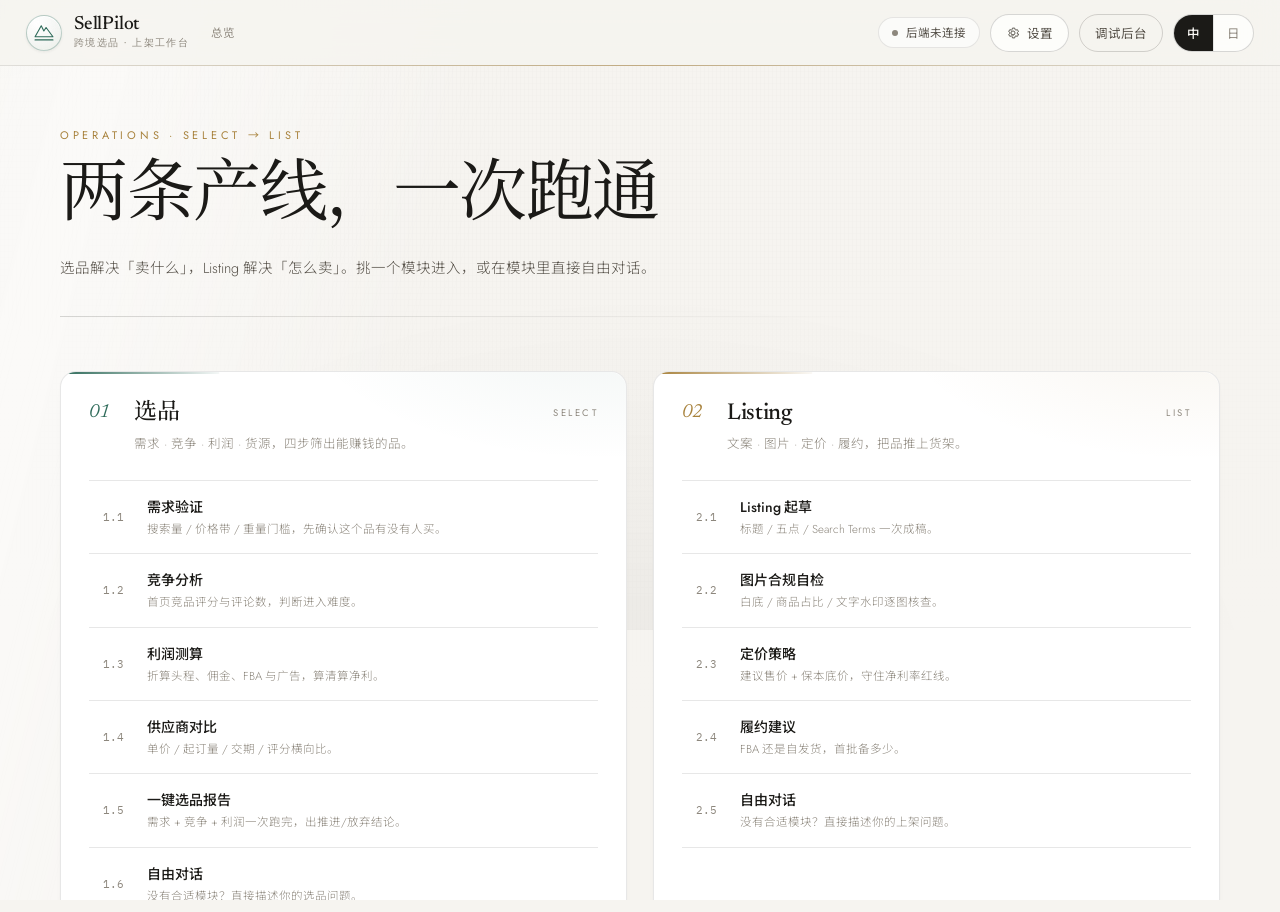
==== commit af561d43: "feat: 智能体项目配置与Git安全 Co-authored-by: traeagent <traeagent@users.noreply.github.com>" ====
--- a/ui/index.html
+++ b/ui/index.html
@@ -3,15 +3,17 @@
 <head>
 <meta charset="UTF-8">
 <meta name="viewport" content="width=device-width, initial-scale=1.0">
-<title>SellPilot · 跨境选品与上架作战台</title>
+<meta name="color-scheme" content="light">
+<meta name="theme-color" content="#f6f4f0">
+<title>SellPilot · 跨境选品与上架工作台</title>
 <link rel="preconnect" href="https://fonts.googleapis.com">
 <link rel="preconnect" href="https://fonts.gstatic.com" crossorigin>
-<link href="https://fonts.googleapis.com/css2?family=Bricolage+Grotesque:opsz,wght@12..96,500;12..96,700;12..96,800&family=IBM+Plex+Mono:wght@400;500;600&family=Noto+Sans+SC:wght@400;500;700;900&display=swap" rel="stylesheet">
+<link href="https://fonts.googleapis.com/css2?family=IBM+Plex+Mono:wght@400;500&family=Jost:wght@300;400;500&family=Newsreader:ital,opsz,wght@0,6..72,400;0,6..72,500;1,6..72,400&family=Noto+Sans+SC:wght@300;400;500&family=Noto+Serif+SC:wght@400&display=swap" rel="stylesheet">
 <link rel="stylesheet" href="style.css">
 </head>
 <body>
 
-<!-- 大气层：光晕 + 扫描线 + 工程网格，纯装饰 -->
+<!-- 日光层：晨光 / 织纹 / 掠光，纯装饰 -->
 <div class="atmos" aria-hidden="true">
   <span class="atmos-glow"></span>
   <span class="atmos-grid"></span>
@@ -25,7 +27,7 @@
     </span>
     <span class="brand-text">
       <b>SellPilot</b>
-      <i data-i18n="brandSub">跨境选品 · 上架作战台</i>
+      <i data-i18n="brandSub">跨境选品 · 上架工作台</i>
     </span>
   </button>
 
@@ -149,6 +151,41 @@
         <label for="setModel" data-i18n="setModel">模型 ID</label>
         <input id="setModel" type="text" placeholder="glm-5.3-flash" spellcheck="false">
       </div>
+
+      <div class="field-row">
+        <div class="field">
+          <label for="setTemp" data-i18n="setTemp">温度 temperature</label>
+          <input id="setTemp" type="number" step="0.1" min="0" max="2" inputmode="decimal" placeholder="0.3">
+        </div>
+        <div class="field">
+          <label for="setPerm" data-i18n="setPerm">权限模式</label>
+          <select id="setPerm">
+            <option value="plan" data-i18n="permPlan">plan · 只读</option>
+            <option value="ask" data-i18n="permAsk">ask · 写操作需确认</option>
+            <option value="accept" data-i18n="permAccept">accept · 低风险自动放行</option>
+            <option value="bypass" data-i18n="permBypass">bypass · 完全放开</option>
+          </select>
+        </div>
+      </div>
+
+      <div class="field-row">
+        <div class="field">
+          <label for="setCallBudget" data-i18n="setCallBudget">单次 token 预算</label>
+          <input id="setCallBudget" type="number" step="1000" min="0" inputmode="numeric" placeholder="24000">
+        </div>
+        <div class="field">
+          <label for="setCost" data-i18n="setCost">累计金额上限（单会话）</label>
+          <div class="input-group">
+            <input id="setCost" type="number" step="0.01" min="0" inputmode="decimal" placeholder="0">
+            <select id="setCostCur">
+              <option value="CNY">CNY ¥</option>
+              <option value="USD">USD $</option>
+            </select>
+          </div>
+        </div>
+      </div>
+      <small class="field-note" id="setCostNote"></small>
+
       <label class="check-field">
         <input type="checkbox" id="setPersist">
         <span data-i18n="setPersist">写入本机 .env（重启后仍生效）</span>
--- a/ui/style.css
+++ b/ui/style.css
@@ -1,493 +1,608 @@
 /* =====================================================================
-   SellPilot · 跨境选品与上架作战台
-   设计方向：港口仪表盘（Port Terminal）
-   —— 深墨底 + 琥珀信号色 + 工程网格 + 等宽数据字，克制而锋利
+   SellPilot · 跨境选品与上架工作台
+   设计方向：白瓷与细金（Porcelain Atelier）
+   —— 日光下的账簿：暖白瓷底 / 墨色字 / 碧玉与黄铜双信号色 / 极细发丝线
+   —— 排版承担层次，动效只做「光」与「位移」，克制而高雅
    ===================================================================== */
 
 :root{
-  /* 底层 */
-  --ink:#0a0b0d;
-  --ink-2:#0e1014;
-  --panel:#14171c;
-  --panel-2:#1a1e25;
-  --panel-3:#212630;
-
-  /* 描边 */
-  --line:#232830;
-  --line-2:#313843;
-
-  /* 文字 */
-  --txt:#e9ecf1;
-  --txt-2:#98a1b0;
-  --txt-3:#69717e;
-
-  /* 信号色 */
-  --amber:#ff8a1f;
-  --amber-2:#ffb055;
-  --teal:#45d6c8;
-  --ok:#5ee08e;
-  --bad:#ff6266;
+  /* 纸面 */
+  --porcelain:#f6f4f0;
+  --porcelain-2:#efebe4;
+  --surface:#ffffff;
+  --surface-2:#fbfaf8;
+  --surface-3:#f3f0ea;
+
+  /* 墨色字阶 */
+  --ink:#1b1a17;
+  --ink-2:#57524a;
+  --ink-3:#8d877d;
+
+  /* 发丝线 */
+  --hair:rgba(27,26,23,.10);
+  --hair-2:rgba(27,26,23,.17);
+
+  /* 双信号色：碧玉（选品） / 黄铜（Listing） */
+  --jade:#2f6b5a;
+  --jade-2:#3d8874;
+  --jade-soft:rgba(47,107,90,.09);
+  --brass:#a8823c;
+  --brass-2:#c19a4e;
+  --brass-soft:rgba(168,130,60,.10);
+
+  /* 语义色 */
+  --ok:#2f7d5d;
+  --bad:#b4472f;
+  --blush:#f4e8e0;
+
+  /* 阴影：层层很浅，靠叠加出体积 */
+  --sh-1:0 1px 2px rgba(27,26,23,.04),0 6px 18px -14px rgba(27,26,23,.20);
+  --sh-2:0 2px 4px rgba(27,26,23,.04),0 20px 42px -24px rgba(27,26,23,.30);
+  --sh-3:0 40px 90px -40px rgba(27,26,23,.38);
 
   /* 字体 */
-  --f-display:"Bricolage Grotesque","Noto Sans SC",system-ui,sans-serif;
-  --f-body:"Noto Sans SC",-apple-system,"PingFang SC","Hiragino Sans",sans-serif;
+  --f-display:"Newsreader","Noto Serif SC",Georgia,serif;
+  --f-body:"Jost","Noto Sans SC",-apple-system,"PingFang SC",sans-serif;
   --f-mono:"IBM Plex Mono",ui-monospace,Consolas,monospace;
 
   /* 节奏 */
-  --r-sm:4px;
-  --r-md:8px;
-  --r-lg:14px;
-  --shadow:0 24px 60px -30px rgba(0,0,0,.9);
-  --ease:cubic-bezier(.22,.61,.36,1);
+  --r-sm:6px;
+  --r-md:10px;
+  --r-lg:16px;
+  --ease:cubic-bezier(.16,1,.3,1);      /* 出场：长尾减速 */
+  --ease-soft:cubic-bezier(.4,0,.2,1);  /* 状态切换 */
 }
 
 *,*::before,*::after{box-sizing:border-box;margin:0;padding:0}
-
 html,body{height:100%}
 body{
   font-family:var(--f-body);
-  background:var(--ink);
-  color:var(--txt);
+  font-weight:400;
+  color:var(--ink);
+  background:var(--porcelain);
   display:flex;flex-direction:column;
   overflow:hidden;
   -webkit-font-smoothing:antialiased;
   text-rendering:optimizeLegibility;
 }
-
-svg{width:100%;height:100%;fill:none;stroke:currentColor;stroke-width:1.7;stroke-linecap:round;stroke-linejoin:round}
-
-/* ---------- 大气层：光晕 / 网格 / 扫描线 ---------- */
+svg{width:100%;height:100%;fill:none;stroke:currentColor;stroke-width:1.6;stroke-linecap:round;stroke-linejoin:round}
+
+/* ---------- 日光层：晨光 / 织纹 / 掠光 ---------- */
 .atmos{position:fixed;inset:0;pointer-events:none;z-index:0;overflow:hidden}
 .atmos-glow{
-  position:absolute;inset:-30% -10% 40% -10%;
+  position:absolute;inset:-40% -20% 30% -20%;
   background:
-    radial-gradient(760px 420px at 78% 0%,rgba(255,138,31,.15),transparent 62%),
-    radial-gradient(620px 400px at 8% 22%,rgba(69,214,200,.08),transparent 60%);
-}
+    radial-gradient(820px 520px at 74% -6%,rgba(193,154,78,.16),transparent 64%),
+    radial-gradient(680px 460px at 6% 18%,rgba(61,136,116,.10),transparent 62%),
+    radial-gradient(900px 600px at 50% 108%,rgba(27,26,23,.05),transparent 70%);
+}
+/* 织纹：两层极淡斜纹，模拟水彩纸的经纬 */
 .atmos-grid{
-  position:absolute;inset:0;opacity:.5;
+  position:absolute;inset:0;opacity:.55;
   background-image:
-    linear-gradient(rgba(255,255,255,.028) 1px,transparent 1px),
-    linear-gradient(90deg,rgba(255,255,255,.028) 1px,transparent 1px);
-  background-size:52px 52px;
-  mask-image:radial-gradient(120% 90% at 50% 0%,#000 20%,transparent 85%);
-}
+    repeating-linear-gradient(90deg,rgba(27,26,23,.022) 0 1px,transparent 1px 4px),
+    repeating-linear-gradient(0deg,rgba(27,26,23,.016) 0 1px,transparent 1px 6px);
+  mask-image:radial-gradient(120% 100% at 50% 0%,#000 30%,transparent 88%);
+}
+/* 掠光：一道极慢的斜向高光扫过，只做气氛不抢视线 */
 .atmos-scan{
-  position:absolute;left:0;right:0;height:180px;
-  background:linear-gradient(180deg,transparent,rgba(255,138,31,.055),transparent);
-  animation:scan 9s linear infinite;
-}
-@keyframes scan{0%{top:-20%}100%{top:110%}}
+  position:absolute;top:-40%;left:-30%;width:60%;height:180%;
+  transform:rotate(14deg);
+  background:linear-gradient(90deg,transparent,rgba(255,255,255,.55),transparent);
+  filter:blur(28px);
+  animation:sheen 16s var(--ease-soft) infinite;
+}
+@keyframes sheen{0%{left:-40%}55%,100%{left:120%}}
 
 /* ---------- 顶栏 ---------- */
 .topbar{
   position:relative;z-index:20;
   display:flex;align-items:center;gap:22px;
-  padding:0 20px;height:62px;flex:0 0 62px;
-  background:rgba(12,14,18,.82);
-  backdrop-filter:blur(14px);
-  border-bottom:1px solid var(--line);
-}
+  padding:0 26px;height:66px;flex:0 0 66px;
+  background:rgba(246,244,240,.82);
+  backdrop-filter:blur(16px) saturate(1.2);
+  border-bottom:1px solid var(--hair);
+}
+/* 顶栏下缘：一条只在中间显影的发丝线 */
 .topbar::after{
   content:"";position:absolute;left:0;right:0;bottom:-1px;height:1px;
-  background:linear-gradient(90deg,transparent,var(--amber),transparent);
-  opacity:.5;
-}
-
-.brand{display:flex;align-items:center;gap:11px;background:none;border:0;cursor:pointer;padding:0;color:inherit}
+  background:linear-gradient(90deg,transparent,rgba(168,130,60,.55),transparent);
+}
+
+.brand{display:flex;align-items:center;gap:12px;background:none;border:0;cursor:pointer;padding:0;color:inherit}
 .brand-mark{
-  width:34px;height:34px;flex:0 0 34px;padding:5px;border-radius:9px;
-  color:var(--amber);
-  background:linear-gradient(160deg,rgba(255,138,31,.2),rgba(255,138,31,.05));
-  border:1px solid rgba(255,138,31,.35);
-  box-shadow:0 0 22px -6px rgba(255,138,31,.55) inset;
-}
-.brand-text{display:flex;flex-direction:column;align-items:flex-start;line-height:1.15}
-.brand-text b{font-family:var(--f-display);font-weight:800;font-size:17px;letter-spacing:-.015em}
-.brand-text i{font-style:normal;font-size:10.5px;color:var(--txt-3);letter-spacing:.06em}
-
-.crumb{display:flex;align-items:center;gap:9px;font-family:var(--f-mono);font-size:11.5px;color:var(--txt-3);min-width:0}
-.crumb-node{white-space:nowrap;overflow:hidden;text-overflow:ellipsis}
-.crumb-node.is-current{color:var(--amber-2)}
-.crumb-sep{color:var(--line-2)}
+  width:36px;height:36px;flex:0 0 36px;padding:6px;border-radius:50%;
+  color:var(--jade);
+  border:1px solid rgba(47,107,90,.30);
+  background:radial-gradient(120% 120% at 30% 20%,#fff,rgba(47,107,90,.07));
+  box-shadow:inset 0 1px 0 #fff,0 1px 3px rgba(27,26,23,.07);
+  transition:transform .6s var(--ease),box-shadow .4s var(--ease-soft);
+}
+.brand:hover .brand-mark{transform:rotate(-8deg) scale(1.04);box-shadow:inset 0 1px 0 #fff,0 6px 16px -8px rgba(47,107,90,.5)}
+.brand-text{display:flex;flex-direction:column;align-items:flex-start;gap:1px}
+.brand-text b{
+  font-family:var(--f-display);font-weight:500;font-size:19px;letter-spacing:-.01em;line-height:1.1;
+}
+.brand-text i{font-style:normal;font-size:10px;color:var(--ink-3);letter-spacing:.14em;text-transform:uppercase}
+
+.crumb{display:flex;align-items:center;gap:10px;font-size:11.5px;color:var(--ink-3);min-width:0;letter-spacing:.03em}
+.crumb-node{white-space:nowrap;overflow:hidden;text-overflow:ellipsis;transition:color .3s var(--ease-soft)}
+.crumb-node[data-home]{cursor:pointer;border-bottom:1px solid transparent}
+.crumb-node[data-home]:hover{color:var(--jade);border-bottom-color:rgba(47,107,90,.4)}
+.crumb-node.is-current{color:var(--ink)}
+.crumb-sep{color:var(--hair-2);font-size:10px}
 
 .topbar-actions{margin-left:auto;display:flex;align-items:center;gap:10px}
 
+/* 状态胶囊：四态用点色 + 外环表达，不加刺眼底色 */
 .status-pill{
-  display:inline-flex;align-items:center;gap:7px;
-  font-family:var(--f-mono);font-size:11px;color:var(--txt-2);
-  padding:5px 11px;border:1px solid var(--line);border-radius:999px;
-  background:rgba(255,255,255,.02);white-space:nowrap;
-}
-.status-pill .dot{width:6px;height:6px;border-radius:50%;background:var(--txt-3);flex:0 0 6px}
-.status-pill.is-live .dot{background:var(--ok);box-shadow:0 0 0 3px rgba(94,224,142,.15);animation:pulse 2s var(--ease) infinite}
-.status-pill.is-local .dot{background:var(--amber)}
-@keyframes pulse{0%,100%{opacity:1}50%{opacity:.35}}
+  display:inline-flex;align-items:center;gap:8px;
+  font-size:11.5px;color:var(--ink-2);
+  padding:6px 13px;border:1px solid var(--hair);border-radius:999px;
+  background:rgba(255,255,255,.62);white-space:nowrap;
+  transition:border-color .3s var(--ease-soft),background .3s var(--ease-soft);
+}
+.status-pill .dot{width:6px;height:6px;border-radius:50%;background:var(--ink-3);flex:0 0 6px;transition:background .3s}
+.status-pill.is-live .dot{background:var(--ok);box-shadow:0 0 0 4px rgba(47,125,93,.16);animation:breathe 2.6s var(--ease-soft) infinite}
+.status-pill.is-local .dot{background:var(--ink-3)}
+.status-pill.is-warn .dot{background:var(--brass);box-shadow:0 0 0 4px rgba(168,130,60,.15)}
+.status-pill.is-bad .dot{background:var(--bad);box-shadow:0 0 0 4px rgba(180,71,47,.14)}
+.status-pill.is-live{border-color:rgba(47,125,93,.28);background:rgba(255,255,255,.9)}
+@keyframes breathe{0%,100%{opacity:1}50%{opacity:.45}}
 
 .tool-btn{
-  display:inline-flex;align-items:center;gap:7px;
-  font-family:var(--f-body);font-size:12.5px;font-weight:500;color:var(--txt-2);
-  padding:7px 13px;border:1px solid var(--line-2);border-radius:var(--r-md);
-  background:rgba(255,255,255,.025);cursor:pointer;text-decoration:none;
-  transition:color .18s,border-color .18s,background .18s,transform .18s;
+  display:inline-flex;align-items:center;gap:7px;position:relative;overflow:hidden;
+  font-family:var(--f-body);font-size:12.5px;font-weight:400;color:var(--ink-2);
+  padding:8px 15px;border:1px solid var(--hair-2);border-radius:999px;
+  background:rgba(255,255,255,.7);cursor:pointer;text-decoration:none;
+  transition:color .3s var(--ease-soft),border-color .3s var(--ease-soft),
+             background .3s var(--ease-soft),transform .5s var(--ease),box-shadow .4s var(--ease-soft);
 }
 .tool-btn svg{width:14px;height:14px;flex:0 0 14px}
-.tool-btn:hover{color:var(--txt);border-color:var(--amber);background:rgba(255,138,31,.09)}
-.tool-btn:active{transform:translateY(1px)}
+.tool-btn:hover{
+  color:var(--ink);border-color:rgba(47,107,90,.42);background:#fff;
+  transform:translateY(-1px);box-shadow:var(--sh-1);
+}
+.tool-btn:active{transform:translateY(0)}
 .tool-btn.is-ghost{background:transparent}
 
-.lang-switch{display:flex;border:1px solid var(--line-2);border-radius:var(--r-md);overflow:hidden}
+.lang-switch{display:flex;border:1px solid var(--hair-2);border-radius:999px;overflow:hidden;background:rgba(255,255,255,.7)}
 .lang-btn{
-  font-family:var(--f-body);font-size:12.5px;color:var(--txt-3);
-  padding:7px 11px;background:transparent;border:0;cursor:pointer;transition:.18s;
-}
-.lang-btn+.lang-btn{border-left:1px solid var(--line-2)}
-.lang-btn.is-active{background:var(--amber);color:#160c02;font-weight:700}
-.lang-btn:not(.is-active):hover{color:var(--txt);background:rgba(255,255,255,.05)}
+  font-family:var(--f-body);font-size:12.5px;color:var(--ink-3);
+  padding:8px 13px;background:transparent;border:0;cursor:pointer;
+  transition:color .3s var(--ease-soft),background .3s var(--ease-soft);
+}
+.lang-btn+.lang-btn{border-left:1px solid var(--hair)}
+.lang-btn.is-active{background:var(--ink);color:#faf8f5;font-weight:500}
+.lang-btn:not(.is-active):hover{color:var(--ink);background:rgba(27,26,23,.04)}
 
 /* ---------- 视图容器 ---------- */
 #app{position:relative;z-index:10;flex:1;min-height:0}
 .view{
   position:absolute;inset:0;overflow-y:auto;
-  opacity:0;visibility:hidden;transform:translateY(10px);
-  transition:opacity .34s var(--ease),transform .34s var(--ease),visibility .34s;
+  opacity:0;visibility:hidden;transform:translateY(12px);
+  transition:opacity .6s var(--ease),transform .6s var(--ease),visibility .6s;
 }
 .view.is-active{opacity:1;visibility:visible;transform:none}
 #view-module{overflow:hidden}
 
 /* ---------- 总览 ---------- */
-#view-home{padding:46px 40px 60px}
-
-.hero{max-width:1120px;margin:0 auto 42px}
+#view-home{padding:60px 52px 80px}
+
+.hero{max-width:1160px;margin:0 auto 54px;position:relative}
 .hero-kicker{
-  font-family:var(--f-mono);font-size:11px;letter-spacing:.22em;color:var(--amber);
-  margin-bottom:14px;animation:rise .6s var(--ease) both;
+  font-size:11px;letter-spacing:.34em;text-transform:uppercase;color:var(--brass);
+  margin-bottom:20px;animation:rise .9s var(--ease) both;
 }
 .hero-title{
-  font-family:var(--f-display);font-weight:800;letter-spacing:-.03em;
-  font-size:clamp(34px,5.2vw,62px);line-height:1.02;
-  animation:rise .6s .07s var(--ease) both;
+  font-family:var(--f-display);font-weight:400;letter-spacing:-.022em;
+  font-size:clamp(38px,5.6vw,68px);line-height:1.06;color:var(--ink);
+  animation:rise .9s .08s var(--ease) both;
 }
 .hero-lead{
-  margin-top:16px;max-width:640px;color:var(--txt-2);font-size:14.5px;line-height:1.75;
-  animation:rise .6s .14s var(--ease) both;
-}
-@keyframes rise{from{opacity:0;transform:translateY(16px)}to{opacity:1;transform:none}}
+  margin-top:20px;max-width:620px;color:var(--ink-2);
+  font-size:14.5px;line-height:1.85;font-weight:300;
+  animation:rise .9s .16s var(--ease) both;
+}
+/* 标题下的发丝线从左端生长 */
+.hero::after{
+  content:"";display:block;height:1px;margin-top:34px;
+  background:linear-gradient(90deg,var(--hair-2),transparent 70%);
+  transform-origin:left;animation:draw 1.4s .28s var(--ease) both;
+}
+@keyframes rise{from{opacity:0;transform:translateY(18px)}to{opacity:1;transform:none}}
+@keyframes draw{from{transform:scaleX(0)}to{transform:scaleX(1)}}
 
 .boards{
-  max-width:1120px;margin:0 auto;
-  display:grid;grid-template-columns:repeat(2,minmax(0,1fr));gap:22px;
+  max-width:1160px;margin:0 auto;
+  display:grid;grid-template-columns:repeat(2,minmax(0,1fr));gap:26px;
 }
 
 .board{
   position:relative;overflow:hidden;
-  border:1px solid var(--line);border-radius:var(--r-lg);
-  background:linear-gradient(180deg,rgba(26,30,37,.72),rgba(16,18,23,.72));
-  padding:22px 22px 18px;
-  animation:rise .6s var(--ease) both;
-}
-.board:nth-of-type(1){animation-delay:.2s}
-.board:nth-of-type(2){animation-delay:.28s}
+  border:1px solid var(--hair);border-radius:var(--r-lg);
+  background:var(--surface);
+  padding:28px 28px 22px;
+  box-shadow:var(--sh-1);
+  transition:box-shadow .7s var(--ease),transform .7s var(--ease),border-color .5s var(--ease-soft);
+  animation:rise .95s var(--ease) both;
+}
+.board:nth-of-type(1){animation-delay:.24s}
+.board:nth-of-type(2){animation-delay:.34s}
+.board:hover{transform:translateY(-3px);box-shadow:var(--sh-2);border-color:var(--hair-2)}
+/* 板块顶部：一条色彩发丝线，悬停时长满 */
 .board::before{
-  content:"";position:absolute;left:0;top:0;bottom:0;width:3px;
-  background:linear-gradient(180deg,var(--amber),transparent);
-}
-.board[data-board="listing"]::before{background:linear-gradient(180deg,var(--teal),transparent)}
+  content:"";position:absolute;left:0;top:0;height:2px;width:100%;
+  background:linear-gradient(90deg,var(--jade),rgba(47,107,90,.05));
+  transform:scaleX(.28);transform-origin:left;
+  transition:transform 1s var(--ease);
+}
+.board[data-board="listing"]::before{background:linear-gradient(90deg,var(--brass),rgba(168,130,60,.05))}
+.board:hover::before{transform:scaleX(1)}
+/* 右上角一层极淡的色晕 */
 .board::after{
   content:"";position:absolute;inset:0;pointer-events:none;border-radius:inherit;
-  background:radial-gradient(420px 200px at 100% 0%,rgba(255,138,31,.07),transparent 65%);
-}
-.board[data-board="listing"]::after{background:radial-gradient(420px 200px at 100% 0%,rgba(69,214,200,.07),transparent 65%)}
-
-.board-head{display:flex;align-items:flex-start;gap:14px;margin-bottom:20px;position:relative;z-index:1}
+  background:radial-gradient(460px 220px at 96% -10%,rgba(47,107,90,.07),transparent 66%);
+}
+.board[data-board="listing"]::after{background:radial-gradient(460px 220px at 96% -10%,rgba(168,130,60,.09),transparent 66%)}
+
+.board-head{display:flex;align-items:flex-start;gap:15px;margin-bottom:24px;position:relative;z-index:1}
 .board-no{
-  font-family:var(--f-mono);font-size:12px;font-weight:600;color:var(--amber);
-  border:1px solid rgba(255,138,31,.35);border-radius:6px;padding:4px 7px;
-  background:rgba(255,138,31,.08);flex:0 0 auto;
-}
-.board[data-board="listing"] .board-no{color:var(--teal);border-color:rgba(69,214,200,.35);background:rgba(69,214,200,.08)}
+  font-family:var(--f-display);font-size:19px;font-weight:400;font-style:italic;
+  color:var(--jade);line-height:1;padding-top:3px;flex:0 0 auto;min-width:30px;
+}
+.board[data-board="listing"] .board-no{color:var(--brass)}
 .board-meta{min-width:0}
-.board-meta h2{font-family:var(--f-display);font-weight:700;font-size:21px;letter-spacing:-.02em}
-.board-meta p{margin-top:5px;font-size:12.5px;color:var(--txt-3);line-height:1.6}
+.board-meta h2{
+  font-family:var(--f-display);font-weight:500;font-size:23px;letter-spacing:-.015em;line-height:1.2;
+}
+.board-meta p{margin-top:7px;font-size:12.5px;color:var(--ink-3);line-height:1.7;font-weight:300}
 .board-tag{
-  margin-left:auto;font-family:var(--f-mono);font-size:10px;letter-spacing:.18em;
-  color:var(--txt-3);padding-top:5px;
-}
-
-.mod-grid{display:grid;grid-template-columns:1fr;gap:10px;position:relative;z-index:1}
-
+  margin-left:auto;font-size:9.5px;letter-spacing:.26em;color:var(--ink-3);
+  padding-top:6px;text-transform:uppercase;flex:0 0 auto;
+}
+
+.mod-grid{display:grid;grid-template-columns:1fr;position:relative;z-index:1}
 .mod-card{
   position:relative;overflow:hidden;text-align:left;cursor:pointer;
-  display:flex;align-items:center;gap:12px;
-  padding:14px 14px 14px 15px;
-  border:1px solid var(--line);border-radius:var(--r-md);
-  background:rgba(255,255,255,.018);color:inherit;font-family:inherit;
-  transition:border-color .2s var(--ease),transform .2s var(--ease),background .2s;
-}
+  display:flex;align-items:center;gap:14px;
+  padding:15px 6px 15px 14px;
+  border:0;border-top:1px solid var(--hair);border-radius:0;
+  background:transparent;color:inherit;font-family:inherit;
+  transition:padding .6s var(--ease),background .5s var(--ease-soft);
+  animation:modIn .8s var(--ease) both;
+}
+@keyframes modIn{from{opacity:0;transform:translateX(-10px)}to{opacity:1;transform:none}}
+.mod-grid .mod-card:last-child{border-bottom:1px solid var(--hair)}
+/* 悬停时从左侧渗入的色彩 */
 .mod-card::before{
-  content:"";position:absolute;left:0;top:0;bottom:0;width:0;
-  background:linear-gradient(90deg,rgba(255,138,31,.22),transparent);
-  transition:width .28s var(--ease);
-}
-.mod-card:hover{border-color:rgba(255,138,31,.5);transform:translateY(-2px)}
-.mod-card:hover::before{width:60px}
-.mod-card:active{transform:translateY(0)}
-.board[data-board="listing"] .mod-card:hover{border-color:rgba(69,214,200,.5)}
-.board[data-board="listing"] .mod-card:hover::before{background:linear-gradient(90deg,rgba(69,214,200,.2),transparent)}
+  content:"";position:absolute;left:0;top:0;bottom:0;width:2px;
+  background:var(--jade);transform:scaleY(0);transform-origin:center;
+  transition:transform .6s var(--ease);
+}
+.board[data-board="listing"] .mod-card::before{background:var(--brass)}
+.mod-card::after{
+  content:"";position:absolute;inset:0;pointer-events:none;
+  background:linear-gradient(90deg,var(--jade-soft),transparent 62%);
+  opacity:0;transition:opacity .5s var(--ease-soft);
+}
+.board[data-board="listing"] .mod-card::after{background:linear-gradient(90deg,var(--brass-soft),transparent 62%)}
+.mod-card:hover{padding-left:20px}
+.mod-card:hover::before{transform:scaleY(1)}
+.mod-card:hover::after{opacity:1}
+.mod-card:active{padding-left:18px}
 
 .mod-no{
-  font-family:var(--f-mono);font-size:10.5px;color:var(--txt-3);
-  flex:0 0 auto;padding-top:1px;
-}
-.mod-body{display:flex;flex-direction:column;gap:3px;min-width:0;flex:1}
-.mod-body b{font-size:13.5px;font-weight:700;letter-spacing:-.01em}
-.mod-body i{font-style:normal;font-size:11.5px;color:var(--txt-3);line-height:1.5}
-.mod-go{color:var(--txt-3);font-family:var(--f-mono);transition:transform .2s var(--ease),color .2s}
-.mod-card:hover .mod-go{transform:translateX(3px);color:var(--amber)}
-.board[data-board="listing"] .mod-card:hover .mod-go{color:var(--teal)}
+  font-family:var(--f-mono);font-size:10.5px;color:var(--ink-3);
+  flex:0 0 30px;letter-spacing:.02em;transition:color .4s var(--ease-soft);
+}
+.mod-card:hover .mod-no{color:var(--jade)}
+.board[data-board="listing"] .mod-card:hover .mod-no{color:var(--brass)}
+.mod-body{display:flex;flex-direction:column;gap:3px;min-width:0;flex:1;position:relative;z-index:1}
+.mod-body b{font-size:14px;font-weight:500;letter-spacing:-.005em;transition:color .3s var(--ease-soft)}
+.mod-body i{font-style:normal;font-size:11.5px;color:var(--ink-3);line-height:1.6;font-weight:300}
+.mod-go{
+  color:var(--ink-3);font-size:15px;line-height:1;flex:0 0 auto;position:relative;z-index:1;
+  opacity:0;transform:translateX(-6px);
+  transition:opacity .5s var(--ease),transform .6s var(--ease),color .3s;
+}
+.mod-card:hover .mod-go{opacity:1;transform:none;color:var(--jade)}
+.board[data-board="listing"] .mod-card:hover .mod-go{color:var(--brass)}
 
 /* ---------- 模块控制台 ---------- */
-.console{height:100%;display:grid;grid-template-columns:minmax(300px,368px) minmax(0,1fr)}
+.console{height:100%;display:grid;grid-template-columns:minmax(310px,382px) minmax(0,1fr)}
 
 .console-form{
-  overflow-y:auto;padding:22px 22px 40px;
-  border-right:1px solid var(--line);
-  background:linear-gradient(180deg,rgba(20,23,28,.6),transparent 55%);
-}
-.form-top{display:flex;align-items:center;justify-content:space-between;margin-bottom:20px}
+  overflow-y:auto;padding:30px 30px 48px;
+  border-right:1px solid var(--hair);
+  background:linear-gradient(180deg,var(--surface-2),var(--porcelain) 70%);
+}
+.form-top{display:flex;align-items:center;justify-content:space-between;gap:12px;margin-bottom:26px}
 .back-btn{
-  display:inline-flex;align-items:center;gap:6px;
-  font-family:var(--f-body);font-size:12px;color:var(--txt-2);
-  background:none;border:0;cursor:pointer;padding:0;transition:color .18s;
-}
-.back-btn svg{width:15px;height:15px}
-.back-btn:hover{color:var(--amber)}
+  display:inline-flex;align-items:center;gap:7px;
+  font-family:var(--f-body);font-size:12px;color:var(--ink-2);
+  background:none;border:0;cursor:pointer;padding:0;
+  transition:color .3s var(--ease-soft),gap .5s var(--ease);
+}
+.back-btn svg{width:15px;height:15px;transition:transform .5s var(--ease)}
+.back-btn:hover{color:var(--jade);gap:10px}
+.back-btn:hover svg{transform:translateX(-2px)}
 .mod-badge{
-  font-family:var(--f-mono);font-size:10.5px;color:var(--txt-3);
-  border:1px solid var(--line-2);border-radius:5px;padding:3px 7px;
-}
-.form-title{font-family:var(--f-display);font-weight:800;font-size:25px;letter-spacing:-.025em;line-height:1.2}
-.form-desc{margin-top:9px;font-size:12.5px;color:var(--txt-3);line-height:1.7}
-
-#modForm{margin-top:22px;display:flex;flex-direction:column;gap:15px}
-.field{display:flex;flex-direction:column;gap:7px}
-.field label{font-family:var(--f-mono);font-size:10.5px;letter-spacing:.1em;color:var(--txt-3);text-transform:uppercase}
+  font-family:var(--f-mono);font-size:10px;color:var(--ink-3);
+  border:1px solid var(--hair);border-radius:999px;padding:4px 10px;
+  background:rgba(255,255,255,.7);
+}
+.form-title{
+  font-family:var(--f-display);font-weight:400;font-size:29px;letter-spacing:-.022em;line-height:1.18;
+}
+.form-desc{margin-top:11px;font-size:12.5px;color:var(--ink-3);line-height:1.8;font-weight:300}
+
+#modForm{margin-top:26px;display:flex;flex-direction:column;gap:18px}
+.field{display:flex;flex-direction:column;gap:8px}
+.field label{
+  font-size:10px;letter-spacing:.16em;text-transform:uppercase;color:var(--ink-3);
+}
 .field input,.field select,.field textarea{
-  width:100%;font-family:var(--f-body);font-size:13.5px;color:var(--txt);
-  background:var(--ink-2);border:1px solid var(--line-2);border-radius:var(--r-md);
-  padding:10px 12px;outline:none;transition:border-color .18s,box-shadow .18s;
-}
-.field textarea{resize:vertical;min-height:78px;line-height:1.65}
+  width:100%;font-family:var(--f-body);font-size:13.5px;font-weight:400;color:var(--ink);
+  background:var(--surface);border:1px solid var(--hair-2);border-radius:var(--r-md);
+  padding:11px 13px;outline:none;
+  box-shadow:inset 0 1px 2px rgba(27,26,23,.04);
+  transition:border-color .35s var(--ease-soft),box-shadow .35s var(--ease-soft),background .35s;
+}
+.field textarea{resize:vertical;min-height:84px;line-height:1.7}
 .field select{
   appearance:none;cursor:pointer;
-  background-image:url("data:image/svg+xml,%3Csvg xmlns='http://www.w3.org/2000/svg' viewBox='0 0 12 12'%3E%3Cpath d='M2.5 4.5 6 8l3.5-3.5' fill='none' stroke='%2398a1b0' stroke-width='1.4' stroke-linecap='round'/%3E%3C/svg%3E");
-  background-repeat:no-repeat;background-position:right 11px center;background-size:12px;
-  padding-right:32px;
-}
-.field input::placeholder,.field textarea::placeholder{color:#4d545f}
+  background-image:url("data:image/svg+xml,%3Csvg xmlns='http://www.w3.org/2000/svg' viewBox='0 0 12 12'%3E%3Cpath d='M2.5 4.5 6 8l3.5-3.5' fill='none' stroke='%238d877d' stroke-width='1.3' stroke-linecap='round'/%3E%3C/svg%3E");
+  background-repeat:no-repeat;background-position:right 12px center;background-size:12px;
+  padding-right:34px;
+}
+.field input::placeholder,.field textarea::placeholder{color:#b8b2a7;font-weight:300}
+.field input:hover,.field select:hover,.field textarea:hover{border-color:rgba(27,26,23,.26)}
 .field input:focus,.field select:focus,.field textarea:focus{
-  border-color:var(--amber);box-shadow:0 0 0 3px rgba(255,138,31,.12);
-}
-.field-note{font-family:var(--f-mono);font-size:10.5px;color:var(--txt-3)}
-
-.check-field{display:flex;align-items:center;gap:9px;cursor:pointer;font-size:12.5px;color:var(--txt-2);line-height:1.5}
-.check-field input{width:15px;height:15px;accent-color:var(--amber);cursor:pointer;flex:0 0 15px}
-
+  border-color:rgba(47,107,90,.55);background:#fff;
+  box-shadow:0 0 0 3px rgba(47,107,90,.10),inset 0 1px 2px rgba(27,26,23,.03);
+}
+.field-note{font-size:10.5px;color:var(--ink-3);line-height:1.7;letter-spacing:.01em}
+
+.check-field{display:flex;align-items:center;gap:10px;cursor:pointer;font-size:12.5px;color:var(--ink-2);line-height:1.6}
+.check-field input{width:16px;height:16px;accent-color:var(--jade);cursor:pointer;flex:0 0 16px}
+
+/* 主行动：墨色实心 + 悬停掠光 */
 .form-submit{
-  margin-top:4px;display:inline-flex;align-items:center;justify-content:center;gap:8px;
-  font-family:var(--f-body);font-weight:700;font-size:13.5px;
-  color:#160c02;background:linear-gradient(180deg,var(--amber-2),var(--amber));
-  border:0;border-radius:var(--r-md);padding:12px 16px;cursor:pointer;
-  transition:filter .18s,transform .18s,box-shadow .18s;
-  box-shadow:0 12px 28px -16px rgba(255,138,31,.9);
-}
-.form-submit:hover{filter:brightness(1.07)}
-.form-submit:active{transform:translateY(1px)}
-.form-submit:disabled{opacity:.45;cursor:not-allowed;box-shadow:none}
+  margin-top:6px;position:relative;overflow:hidden;
+  display:inline-flex;align-items:center;justify-content:center;gap:9px;
+  font-family:var(--f-body);font-weight:500;font-size:13.5px;letter-spacing:.02em;
+  color:#faf8f5;background:var(--ink);
+  border:0;border-radius:var(--r-md);padding:14px 18px;cursor:pointer;
+  box-shadow:0 14px 30px -18px rgba(27,26,23,.7);
+  transition:transform .5s var(--ease),box-shadow .5s var(--ease),background .4s var(--ease-soft);
+}
+.form-submit::after{
+  content:"";position:absolute;top:0;left:-60%;width:45%;height:100%;
+  background:linear-gradient(90deg,transparent,rgba(255,255,255,.32),transparent);
+  transform:skewX(-18deg);
+  transition:left .85s var(--ease);
+}
+.form-submit:hover{background:#252320;transform:translateY(-1px);box-shadow:0 20px 40px -20px rgba(27,26,23,.75)}
+.form-submit:hover::after{left:120%}
+.form-submit:active{transform:translateY(0)}
+.form-submit:disabled{opacity:.42;cursor:not-allowed;box-shadow:none;transform:none}
 
 .form-tip{
-  font-family:var(--f-mono);font-size:10.5px;color:var(--txt-3);
-  border-left:2px solid var(--line-2);padding:2px 0 2px 10px;line-height:1.7;
+  font-size:11.5px;color:var(--ink-3);line-height:1.85;font-weight:300;
+  border-left:2px solid var(--jade);padding:4px 0 4px 14px;
+  background:linear-gradient(90deg,var(--jade-soft),transparent 80%);
 }
 
 /* ---------- 对话流 ---------- */
-.console-stream{display:flex;flex-direction:column;min-width:0;height:100%;min-height:0}
+.console-stream{display:flex;flex-direction:column;min-width:0;height:100%;min-height:0;background:var(--porcelain)}
 .stream-head{
   display:flex;align-items:center;justify-content:space-between;gap:12px;
-  padding:11px 20px;border-bottom:1px solid var(--line);flex:0 0 auto;
-}
-.stream-label{font-family:var(--f-mono);font-size:11px;letter-spacing:.14em;color:var(--txt-3)}
+  padding:14px 30px;border-bottom:1px solid var(--hair);flex:0 0 auto;
+  background:rgba(246,244,240,.7);backdrop-filter:blur(10px);
+}
+.stream-label{font-size:10.5px;letter-spacing:.2em;text-transform:uppercase;color:var(--ink-3)}
 .stream-tools{display:flex;gap:8px}
 .mini-btn{
-  font-family:var(--f-body);font-size:11.5px;color:var(--txt-3);
-  background:transparent;border:1px solid var(--line);border-radius:6px;
-  padding:5px 10px;cursor:pointer;transition:.18s;
-}
-.mini-btn:hover{color:var(--txt);border-color:var(--line-2);background:rgba(255,255,255,.04)}
+  font-family:var(--f-body);font-size:11.5px;color:var(--ink-3);
+  background:transparent;border:1px solid var(--hair);border-radius:999px;
+  padding:6px 13px;cursor:pointer;
+  transition:color .3s var(--ease-soft),border-color .3s var(--ease-soft),background .3s;
+}
+.mini-btn:hover{color:var(--ink);border-color:var(--hair-2);background:rgba(255,255,255,.8)}
 
 .msgs{
-  display:none;flex-direction:column;gap:16px;
-  flex:1;min-height:0;overflow-y:auto;padding:22px 20px;
+  display:none;flex-direction:column;gap:22px;
+  flex:1;min-height:0;overflow-y:auto;padding:30px 30px 24px;
 }
 .msgs.is-active{display:flex}
 
-.msg{display:flex;flex-direction:column;gap:7px;max-width:min(760px,94%);animation:rise .32s var(--ease) both}
-.msg-head{display:flex;align-items:center;gap:9px;font-family:var(--f-mono);font-size:10px;letter-spacing:.12em;color:var(--txt-3)}
-.msg.user .msg-head{color:var(--amber)}
-.msg.ai .msg-head{color:var(--teal)}
+.msg{
+  display:flex;flex-direction:column;gap:9px;max-width:min(780px,94%);
+  animation:rise .7s var(--ease) both;
+}
+.msg-head{
+  display:flex;align-items:center;gap:10px;
+  font-size:9.5px;letter-spacing:.2em;text-transform:uppercase;color:var(--ink-3);
+}
+.msg.user .msg-head{color:var(--brass)}
+.msg.ai .msg-head{color:var(--jade)}
 
 .bubble{
-  font-size:13.5px;line-height:1.8;color:var(--txt);
-  background:var(--panel);border:1px solid var(--line);border-radius:var(--r-md);
-  padding:13px 15px;overflow-wrap:anywhere;
+  font-size:13.5px;line-height:1.9;font-weight:300;color:var(--ink);
+  background:var(--surface);border:1px solid var(--hair);border-radius:var(--r-md);
+  padding:15px 18px;overflow-wrap:anywhere;
+  box-shadow:var(--sh-1);
 }
 .msg.user{align-self:flex-end;align-items:flex-end}
-.msg.user .bubble{background:linear-gradient(180deg,rgba(255,138,31,.15),rgba(255,138,31,.07));border-color:rgba(255,138,31,.3)}
-.bubble .em{color:var(--amber-2);font-weight:700}
-
-.msg.typing .bubble{display:flex;gap:5px;align-items:center;padding:16px 15px}
-.msg.typing i{width:6px;height:6px;border-radius:50%;background:var(--txt-3);animation:bounce 1.2s infinite}
-.msg.typing i:nth-child(2){animation-delay:.16s}
-.msg.typing i:nth-child(3){animation-delay:.32s}
-@keyframes bounce{0%,60%,100%{transform:translateY(0);opacity:.5}30%{transform:translateY(-4px);opacity:1}}
+.msg.user .bubble{
+  background:linear-gradient(180deg,#fdf8f4,var(--blush));
+  border-color:rgba(168,130,60,.22);
+  box-shadow:0 10px 26px -20px rgba(168,130,60,.6);
+}
+.bubble .em{color:var(--jade);font-weight:500}
+
+.msg.typing .bubble{display:flex;gap:6px;align-items:center;padding:18px}
+.msg.typing i{width:5px;height:5px;border-radius:50%;background:var(--jade-2);animation:breathe-dot 1.5s var(--ease-soft) infinite}
+.msg.typing i:nth-child(2){animation-delay:.2s}
+.msg.typing i:nth-child(3){animation-delay:.4s}
+@keyframes breathe-dot{0%,100%{opacity:.25;transform:translateY(0)}40%{opacity:1;transform:translateY(-3px)}}
 
 /* ---------- 输入区 ---------- */
 .composer{
-  flex:0 0 auto;display:flex;align-items:flex-end;gap:10px;
-  padding:14px 20px 6px;border-top:1px solid var(--line);
+  flex:0 0 auto;display:flex;align-items:flex-end;gap:12px;
+  padding:16px 30px 8px;border-top:1px solid var(--hair);
+  background:rgba(246,244,240,.7);
 }
 .composer textarea{
-  flex:1;min-width:0;resize:none;max-height:132px;
-  font-family:var(--f-body);font-size:13.5px;line-height:1.6;color:var(--txt);
-  background:var(--ink-2);border:1px solid var(--line-2);border-radius:var(--r-md);
-  padding:11px 13px;outline:none;transition:border-color .18s,box-shadow .18s;
-}
-.composer textarea::placeholder{color:#4d545f}
-.composer textarea:focus{border-color:var(--amber);box-shadow:0 0 0 3px rgba(255,138,31,.12)}
+  flex:1;min-width:0;resize:none;max-height:140px;
+  font-family:var(--f-body);font-size:13.5px;font-weight:300;line-height:1.65;color:var(--ink);
+  background:var(--surface);border:1px solid var(--hair-2);border-radius:var(--r-md);
+  padding:12px 14px;outline:none;
+  box-shadow:inset 0 1px 2px rgba(27,26,23,.04);
+  transition:border-color .35s var(--ease-soft),box-shadow .35s var(--ease-soft);
+}
+.composer textarea::placeholder{color:#b8b2a7}
+.composer textarea:focus{
+  border-color:rgba(47,107,90,.5);
+  box-shadow:0 0 0 3px rgba(47,107,90,.10);
+}
 .btn-send{
-  flex:0 0 42px;width:42px;height:42px;padding:9px;
-  color:#160c02;background:linear-gradient(180deg,var(--amber-2),var(--amber));
-  border:0;border-radius:var(--r-md);cursor:pointer;
-  transition:filter .18s,transform .18s;
-}
-.btn-send:hover{filter:brightness(1.08)}
-.btn-send:active{transform:translateY(1px)}
+  flex:0 0 44px;width:44px;height:44px;padding:11px;
+  color:#faf8f5;background:var(--ink);
+  border:0;border-radius:50%;cursor:pointer;
+  box-shadow:0 12px 26px -16px rgba(27,26,23,.75);
+  transition:transform .5s var(--ease),background .4s var(--ease-soft),box-shadow .5s var(--ease);
+}
+.btn-send:hover{background:var(--jade);transform:translateY(-2px) rotate(-4deg);box-shadow:0 18px 32px -16px rgba(47,107,90,.65)}
+.btn-send:active{transform:translateY(0)}
 .hint{
-  flex:0 0 auto;font-family:var(--f-mono);font-size:10.5px;color:var(--txt-3);
-  padding:0 20px 12px;
-}
-
-/* 滚动条 */
-::-webkit-scrollbar{width:9px;height:9px}
+  flex:0 0 auto;font-size:10.5px;color:var(--ink-3);letter-spacing:.04em;
+  padding:0 30px 14px;background:rgba(246,244,240,.7);
+}
+
+/* 滚动条：细、淡、只在需要时可见 */
+::-webkit-scrollbar{width:10px;height:10px}
 ::-webkit-scrollbar-track{background:transparent}
-::-webkit-scrollbar-thumb{background:var(--line-2);border-radius:9px;border:2px solid var(--ink)}
-::-webkit-scrollbar-thumb:hover{background:#3d4653}
+::-webkit-scrollbar-thumb{background:rgba(27,26,23,.13);border-radius:999px;border:3px solid transparent;background-clip:content-box}
+::-webkit-scrollbar-thumb:hover{background:rgba(27,26,23,.24);background-clip:content-box}
+
+/* 键盘可达性 */
+:focus-visible{outline:2px solid rgba(47,107,90,.55);outline-offset:2px}
 
 /* =====================================================================
-   卡片（后端结构化结果）
+   卡片（后端结构化结果）：白卡 + 发丝线 + 衬线数字
    ===================================================================== */
 .card{
-  margin-top:13px;padding:15px;
-  border:1px solid var(--line-2);border-radius:var(--r-md);
-  background:linear-gradient(180deg,var(--panel-2),var(--panel));
+  margin-top:15px;padding:18px;
+  border:1px solid var(--hair);border-radius:var(--r-md);
+  background:var(--surface);
+  box-shadow:0 1px 2px rgba(27,26,23,.03),0 14px 34px -26px rgba(27,26,23,.32);
 }
 .card-title{
-  display:flex;align-items:center;flex-wrap:wrap;gap:9px;
-  font-size:12.5px;font-weight:700;color:var(--txt-2);
-  font-family:var(--f-mono);letter-spacing:.04em;
-  padding-bottom:11px;margin-bottom:12px;border-bottom:1px dashed var(--line-2);
-}
-.card-title svg{width:15px;height:15px;flex:0 0 15px;color:var(--amber)}
+  display:flex;align-items:center;flex-wrap:wrap;gap:10px;
+  font-size:11px;letter-spacing:.14em;text-transform:uppercase;color:var(--ink-2);
+  padding-bottom:13px;margin-bottom:15px;border-bottom:1px solid var(--hair);
+}
+.card-title svg{width:15px;height:15px;flex:0 0 15px;color:var(--jade)}
 .score-tag{
-  font-family:var(--f-mono);font-size:10.5px;color:var(--amber-2);
-  border:1px solid rgba(255,138,31,.32);border-radius:5px;padding:2px 7px;
-  background:rgba(255,138,31,.08);
+  font-family:var(--f-mono);font-size:10.5px;color:var(--jade);
+  border:1px solid rgba(47,107,90,.24);border-radius:999px;padding:3px 9px;
+  background:var(--jade-soft);letter-spacing:.02em;
 }
 .verdict{
-  margin-left:auto;font-family:var(--f-mono);font-size:10.5px;
-  border-radius:5px;padding:3px 9px;letter-spacing:.06em;
-}
-.verdict.go{color:var(--ok);background:rgba(94,224,142,.12);border:1px solid rgba(94,224,142,.3)}
-.verdict.warn{color:var(--amber-2);background:rgba(255,138,31,.12);border:1px solid rgba(255,138,31,.3)}
-
-.check-list{display:flex;flex-direction:column;gap:9px}
-.check-row{display:flex;align-items:flex-start;gap:9px;font-size:12.5px;line-height:1.6}
+  margin-left:auto;font-size:10.5px;letter-spacing:.1em;text-transform:uppercase;
+  border-radius:999px;padding:4px 11px;
+}
+.verdict.go{color:var(--ok);background:rgba(47,125,93,.10);border:1px solid rgba(47,125,93,.26)}
+.verdict.warn{color:var(--brass);background:var(--brass-soft);border:1px solid rgba(168,130,60,.28)}
+
+.check-list{display:flex;flex-direction:column;gap:11px}
+.check-row{display:flex;align-items:flex-start;gap:10px;font-size:12.5px;line-height:1.7;font-weight:300}
 .ck{
-  flex:0 0 17px;width:17px;height:17px;border-radius:50%;
+  flex:0 0 18px;width:18px;height:18px;border-radius:50%;
   display:inline-flex;align-items:center;justify-content:center;
-  font-size:10px;font-weight:700;margin-top:1px;
-}
-.ck.ok{color:var(--ok);background:rgba(94,224,142,.13);border:1px solid rgba(94,224,142,.34)}
-.ck.bad{color:var(--bad);background:rgba(255,98,102,.13);border:1px solid rgba(255,98,102,.34)}
-.ck-name{font-weight:700;color:var(--txt);flex:0 0 auto}
-.ck-detail{color:var(--txt-3);font-family:var(--f-mono);font-size:10.5px;line-height:1.7}
+  font-size:10px;margin-top:2px;
+}
+.ck.ok{color:var(--ok);background:rgba(47,125,93,.10);border:1px solid rgba(47,125,93,.28)}
+.ck.bad{color:var(--bad);background:rgba(180,71,47,.09);border:1px solid rgba(180,71,47,.26)}
+.ck-name{font-weight:500;color:var(--ink);flex:0 0 auto}
+.ck-detail{color:var(--ink-3);font-family:var(--f-mono);font-size:10.5px;line-height:1.8}
 
 .sup-table{width:100%;border-collapse:collapse;font-size:12px}
 .sup-table th{
-  text-align:left;font-family:var(--f-mono);font-size:10px;letter-spacing:.1em;
-  color:var(--txt-3);font-weight:500;padding:0 8px 8px 0;border-bottom:1px solid var(--line);
-}
-.sup-table td{padding:9px 8px 9px 0;border-bottom:1px solid rgba(255,255,255,.045);vertical-align:top}
-.sup-table tr.best td{color:var(--amber-2);font-weight:700;background:rgba(255,138,31,.06)}
-.sup-table td small{display:block;color:var(--txt-3);font-size:10px;font-weight:400;font-family:var(--f-mono)}
+  text-align:left;font-size:9.5px;letter-spacing:.16em;text-transform:uppercase;
+  color:var(--ink-3);font-weight:400;padding:0 10px 10px 0;border-bottom:1px solid var(--hair);
+}
+.sup-table td{padding:11px 10px 11px 0;border-bottom:1px solid var(--hair);vertical-align:top;font-weight:300}
+.sup-table tr.best td{
+  color:var(--jade);font-weight:500;
+  background:linear-gradient(90deg,var(--jade-soft),transparent 85%);
+}
+.sup-table td small{display:block;color:var(--ink-3);font-size:10px;font-weight:300;font-family:var(--f-mono);margin-top:2px}
 .recommend-line{
-  margin-top:12px;font-size:12.5px;color:var(--txt-2);line-height:1.7;
-  border-left:2px solid var(--amber);padding-left:11px;
-}
-.recommend-line b{color:var(--amber-2)}
+  margin-top:14px;font-size:12.5px;color:var(--ink-2);line-height:1.8;font-weight:300;
+  border-left:2px solid var(--brass);padding-left:14px;
+}
+.recommend-line b{color:var(--brass);font-weight:500}
 
 .draft-title{
-  font-family:var(--f-display);font-weight:700;font-size:14.5px;line-height:1.55;
-  color:var(--txt);padding:11px 13px;border-radius:var(--r-sm);
-  background:rgba(69,214,200,.07);border:1px solid rgba(69,214,200,.22);
+  font-family:var(--f-display);font-size:15px;font-weight:400;line-height:1.6;
+  color:var(--ink);padding:14px 16px;border-radius:var(--r-sm);
+  background:linear-gradient(180deg,var(--surface-2),#f7f5f1);
+  border:1px solid var(--hair);
 }
 .sub-head{
-  margin:14px 0 8px;font-family:var(--f-mono);font-size:10px;
-  letter-spacing:.12em;color:var(--txt-3);
-}
-.bullets{margin:0;padding-left:19px;font-size:12.5px;line-height:1.85;color:var(--txt-2)}
-.bullets li{margin-bottom:5px}
-.bullets li::marker{color:var(--amber);font-family:var(--f-mono);font-size:11px}
+  margin:16px 0 9px;font-size:9.5px;letter-spacing:.18em;text-transform:uppercase;color:var(--ink-3);
+}
+.bullets{margin:0;padding-left:20px;font-size:12.5px;line-height:1.95;color:var(--ink-2);font-weight:300}
+.bullets li{margin-bottom:6px}
+.bullets li::marker{color:var(--brass);font-size:11px}
 .terms{
-  font-family:var(--f-mono);font-size:11px;line-height:1.8;color:var(--teal);
-  background:var(--ink-2);border:1px solid var(--line);border-radius:var(--r-sm);
-  padding:10px 12px;word-break:break-word;
-}
-
-.tips{display:flex;flex-wrap:wrap;gap:7px;margin-top:13px}
+  font-family:var(--f-mono);font-size:11px;line-height:1.9;color:var(--jade);
+  background:var(--surface-2);border:1px solid var(--hair);border-radius:var(--r-sm);
+  padding:12px 14px;word-break:break-word;
+}
+
+.tips{display:flex;flex-wrap:wrap;gap:8px;margin-top:15px}
 .tips span{
-  font-size:11px;color:var(--txt-2);line-height:1.6;
-  border:1px dashed var(--line-2);border-radius:999px;padding:4px 11px;
-  background:rgba(255,255,255,.02);
-}
-
-.price-line{display:flex;align-items:baseline;gap:11px}
-.price-big{font-family:var(--f-display);font-weight:800;font-size:30px;letter-spacing:-.03em;color:var(--amber)}
-.price-sub{font-family:var(--f-mono);font-size:10.5px;color:var(--txt-3);letter-spacing:.1em}
-.price-meta{margin-top:9px;font-size:12.5px;color:var(--txt-2);line-height:1.7}
-.price-meta b{color:var(--txt)}
-
-.link-row{display:grid;grid-template-columns:repeat(auto-fill,minmax(132px,1fr));gap:11px}
+  font-size:11px;color:var(--ink-2);line-height:1.65;font-weight:300;
+  border:1px solid var(--hair);border-radius:999px;padding:5px 13px;
+  background:var(--surface-2);
+}
+
+.price-line{display:flex;align-items:baseline;gap:12px}
+.price-big{
+  font-family:var(--f-display);font-weight:400;font-size:34px;letter-spacing:-.03em;color:var(--brass);
+}
+.price-sub{font-size:9.5px;letter-spacing:.18em;text-transform:uppercase;color:var(--ink-3)}
+.price-meta{margin-top:11px;font-size:12.5px;color:var(--ink-2);line-height:1.8;font-weight:300}
+.price-meta b{color:var(--ink);font-weight:500}
+
+.link-row{display:grid;grid-template-columns:repeat(auto-fill,minmax(140px,1fr));gap:13px}
 .prod-card{
-  border:1px solid var(--line);border-radius:var(--r-md);overflow:hidden;
-  background:var(--ink-2);padding-bottom:10px;
-}
-.prod-card img{width:100%;aspect-ratio:1/1;object-fit:cover;display:block;margin-bottom:9px}
-.prod-card b{display:block;font-size:12px;line-height:1.5;padding:0 10px;color:var(--txt-2)}
-.prod-card .price{padding:6px 10px 0;font-family:var(--f-mono);font-size:15px;font-weight:600;color:var(--amber)}
+  border:1px solid var(--hair);border-radius:var(--r-md);overflow:hidden;
+  background:var(--surface);padding-bottom:12px;
+  transition:transform .6s var(--ease),box-shadow .6s var(--ease);
+}
+.prod-card:hover{transform:translateY(-3px);box-shadow:var(--sh-1)}
+.prod-card img{width:100%;aspect-ratio:1/1;object-fit:cover;display:block;margin-bottom:11px}
+.prod-card b{display:block;font-size:12px;line-height:1.6;padding:0 12px;color:var(--ink-2);font-weight:400}
+.prod-card .price{padding:7px 12px 0;font-family:var(--f-display);font-size:17px;color:var(--brass)}
 .prod-card .price small{font-size:10px;margin-right:1px}
 
-.order-row{display:flex;gap:13px;align-items:center;margin-bottom:14px}
-.order-row img{width:62px;height:62px;border-radius:var(--r-sm);object-fit:cover;flex:0 0 62px}
-.order-row b{font-size:13px;line-height:1.5}
-.order-row .sub{margin-top:4px;font-family:var(--f-mono);font-size:10.5px;color:var(--txt-3)}
-.track{display:flex;gap:7px;flex-wrap:wrap}
+.order-row{display:flex;gap:14px;align-items:center;margin-bottom:16px}
+.order-row img{width:66px;height:66px;border-radius:var(--r-sm);object-fit:cover;flex:0 0 66px;border:1px solid var(--hair)}
+.order-row b{font-size:13px;font-weight:500;line-height:1.6}
+.order-row .sub{margin-top:5px;font-family:var(--f-mono);font-size:10.5px;color:var(--ink-3)}
+.track{display:flex;gap:8px;flex-wrap:wrap}
 .tp{
-  font-family:var(--f-mono);font-size:10px;letter-spacing:.05em;
-  border:1px solid var(--line-2);border-radius:999px;padding:4px 10px;color:var(--txt-3);
-}
-.tp.done{color:var(--ok);border-color:rgba(94,224,142,.32);background:rgba(94,224,142,.09)}
-.tp.cur{color:#160c02;background:var(--amber);border-color:var(--amber);font-weight:600}
+  font-size:10px;letter-spacing:.1em;text-transform:uppercase;
+  border:1px solid var(--hair);border-radius:999px;padding:5px 12px;color:var(--ink-3);
+  background:var(--surface-2);
+}
+.tp.done{color:var(--ok);border-color:rgba(47,125,93,.26);background:rgba(47,125,93,.07)}
+.tp.cur{color:#faf8f5;background:var(--jade);border-color:var(--jade)}
 
 /* =====================================================================
    设置弹窗
@@ -495,83 +610,113 @@
 .modal{position:fixed;inset:0;z-index:60;display:grid;place-items:center;visibility:hidden}
 .modal.is-open{visibility:visible}
 .modal-backdrop{
-  position:absolute;inset:0;background:rgba(4,5,7,.72);backdrop-filter:blur(6px);
-  opacity:0;transition:opacity .26s var(--ease);
+  position:absolute;inset:0;
+  background:rgba(27,26,23,.26);
+  backdrop-filter:blur(10px) saturate(1.1);
+  opacity:0;transition:opacity .55s var(--ease-soft);
 }
 .modal.is-open .modal-backdrop{opacity:1}
 .modal-panel{
-  position:relative;width:min(520px,calc(100vw - 40px));
-  max-height:calc(100vh - 60px);overflow-y:auto;
-  border:1px solid var(--line-2);border-radius:var(--r-lg);
-  background:linear-gradient(180deg,#171a20,#111318);
-  box-shadow:var(--shadow);
-  opacity:0;transform:translateY(14px) scale(.985);
-  transition:opacity .26s var(--ease),transform .26s var(--ease);
+  position:relative;width:min(580px,calc(100vw - 40px));
+  max-height:calc(100vh - 64px);overflow-y:auto;
+  border:1px solid var(--hair-2);border-radius:var(--r-lg);
+  background:var(--surface);
+  box-shadow:var(--sh-3);
+  opacity:0;transform:translateY(20px) scale(.985);
+  transition:opacity .6s var(--ease),transform .6s var(--ease);
 }
 .modal.is-open .modal-panel{opacity:1;transform:none}
 
 .modal-head{
   display:flex;align-items:flex-start;justify-content:space-between;gap:12px;
-  padding:20px 22px 16px;border-bottom:1px solid var(--line);
-}
-.modal-kicker{font-family:var(--f-mono);font-size:10px;letter-spacing:.2em;color:var(--amber);margin-bottom:7px}
-.modal-head h2{font-family:var(--f-display);font-weight:800;font-size:20px;letter-spacing:-.02em}
+  padding:26px 30px 20px;border-bottom:1px solid var(--hair);
+}
+.modal-kicker{font-size:9.5px;letter-spacing:.3em;text-transform:uppercase;color:var(--brass);margin-bottom:10px}
+.modal-head h2{font-family:var(--f-display);font-weight:400;font-size:24px;letter-spacing:-.02em}
 .modal-close{
-  font-size:13px;color:var(--txt-3);background:transparent;
-  border:1px solid var(--line);border-radius:6px;width:28px;height:28px;
-  cursor:pointer;flex:0 0 28px;transition:.18s;
-}
-.modal-close:hover{color:var(--txt);border-color:var(--line-2);background:rgba(255,255,255,.05)}
-
-.modal-body{padding:20px 22px;display:flex;flex-direction:column;gap:16px}
-.modal-body .field label{text-transform:none;letter-spacing:.04em;font-size:11px}
-.modal-msg{font-family:var(--f-mono);font-size:11px;line-height:1.7;color:var(--txt-3);min-height:1px}
+  font-size:12px;color:var(--ink-3);background:transparent;
+  border:1px solid var(--hair);border-radius:50%;width:30px;height:30px;
+  cursor:pointer;flex:0 0 30px;
+  transition:color .3s var(--ease-soft),border-color .3s var(--ease-soft),transform .6s var(--ease),background .3s;
+}
+.modal-close:hover{color:var(--ink);border-color:var(--hair-2);background:var(--surface-2);transform:rotate(90deg)}
+
+.modal-body{padding:26px 30px;display:flex;flex-direction:column;gap:19px}
+.modal-body .field label{text-transform:uppercase;letter-spacing:.14em;font-size:10px}
+.modal-body .field-row{display:grid;grid-template-columns:1fr 1fr;gap:16px}
+.input-group{display:flex;gap:9px}
+.input-group input{flex:1;min-width:0}
+.input-group select{
+  width:auto;flex:0 0 auto;font-family:var(--f-mono);font-size:11.5px;
+  padding:0 12px;color:var(--ink-2);
+}
+.modal-msg{font-size:11px;line-height:1.8;color:var(--ink-3);min-height:1px;font-weight:300}
 .modal-msg.is-ok{color:var(--ok)}
 .modal-msg.is-bad{color:var(--bad)}
 
 .modal-foot{
-  display:flex;justify-content:flex-end;gap:10px;
-  padding:16px 22px 20px;border-top:1px solid var(--line);
+  display:flex;justify-content:flex-end;gap:11px;
+  padding:20px 30px 26px;border-top:1px solid var(--hair);
+  background:linear-gradient(180deg,transparent,var(--surface-2));
 }
 .btn{
-  font-family:var(--f-body);font-weight:600;font-size:13px;
-  border-radius:var(--r-md);padding:10px 18px;cursor:pointer;transition:.18s;
-  border:1px solid var(--line-2);background:rgba(255,255,255,.03);color:var(--txt-2);
-}
-.btn:hover{color:var(--txt);border-color:var(--line-2);background:rgba(255,255,255,.07)}
+  position:relative;overflow:hidden;
+  font-family:var(--f-body);font-weight:400;font-size:13px;letter-spacing:.02em;
+  border-radius:var(--r-md);padding:12px 22px;cursor:pointer;
+  border:1px solid var(--hair-2);background:var(--surface);color:var(--ink-2);
+  transition:color .3s var(--ease-soft),border-color .3s var(--ease-soft),
+             background .3s var(--ease-soft),transform .5s var(--ease),box-shadow .5s var(--ease);
+}
+.btn:hover{color:var(--ink);background:var(--surface-2);transform:translateY(-1px);box-shadow:var(--sh-1)}
 .btn.is-primary{
-  color:#160c02;border-color:transparent;
-  background:linear-gradient(180deg,var(--amber-2),var(--amber));
-  box-shadow:0 12px 26px -16px rgba(255,138,31,.9);
-}
-.btn.is-primary:hover{filter:brightness(1.07);color:#160c02}
-.btn:disabled{opacity:.5;cursor:not-allowed}
+  background:var(--ink);color:#faf8f5;border-color:var(--ink);
+  box-shadow:0 14px 30px -18px rgba(27,26,23,.7);
+}
+.btn.is-primary::after{
+  content:"";position:absolute;top:0;left:-60%;width:45%;height:100%;
+  background:linear-gradient(90deg,transparent,rgba(255,255,255,.3),transparent);
+  transform:skewX(-18deg);transition:left .85s var(--ease);
+}
+.btn.is-primary:hover{background:#252320;color:#faf8f5}
+.btn.is-primary:hover::after{left:120%}
+.btn:disabled{opacity:.45;cursor:not-allowed;transform:none;box-shadow:none}
 
 /* =====================================================================
    响应式
    ===================================================================== */
+@media (max-width:1040px){
+  #view-home{padding:44px 28px 64px}
+}
 @media (max-width:880px){
   .boards{grid-template-columns:1fr}
-  #view-home{padding:30px 18px 50px}
-  .topbar{height:auto;flex-wrap:wrap;gap:12px;padding:12px 16px}
+  #view-home{padding:32px 20px 56px}
+  .topbar{height:auto;flex-wrap:wrap;gap:12px;padding:14px 18px}
   .crumb{display:none}
   .topbar-actions{width:100%;margin-left:0;justify-content:space-between}
   .console{grid-template-columns:1fr;grid-template-rows:auto minmax(0,1fr)}
-  .console-form{border-right:0;border-bottom:1px solid var(--line);max-height:46vh}
-  .msgs{padding:16px 14px}
-  .composer{padding:12px 14px 6px}
-  .hint{padding:0 14px 10px}
-  .form-title{font-size:21px}
+  .console-form{border-right:0;border-bottom:1px solid var(--hair);max-height:46vh;padding:22px 20px 30px}
+  .form-title{font-size:23px}
+  .msgs{padding:20px 16px}
+  .composer{padding:14px 16px 6px}
+  .hint{padding:0 16px 12px}
+  .stream-head{padding:12px 16px}
 }
 @media (max-width:520px){
   .brand-text i{display:none}
-  .hero-title{font-size:31px}
+  .hero-title{font-size:33px}
   .tool-btn span{display:none}
-  .tool-btn{padding:8px 10px}
-  .status-pill{font-size:10px;padding:4px 9px}
-  .card{padding:12px}
-}
-
+  .tool-btn{padding:9px 11px}
+  .status-pill{font-size:10px;padding:5px 10px}
+  .card{padding:14px}
+  .modal-body .field-row{grid-template-columns:1fr}
+  .modal-head,.modal-body,.modal-foot{padding-left:20px;padding-right:20px}
+}
+
+/* 尊重系统的减弱动效偏好：只留透明度过渡 */
 @media (prefers-reduced-motion:reduce){
-  *,*::before,*::after{animation-duration:.001ms !important;animation-iteration-count:1 !important;transition-duration:.001ms !important}
-}
+  *,*::before,*::after{
+    animation-duration:.001ms !important;
+    animation-iteration-count:1 !important;
+    transition-duration:.001ms !important;
+  }
+}
